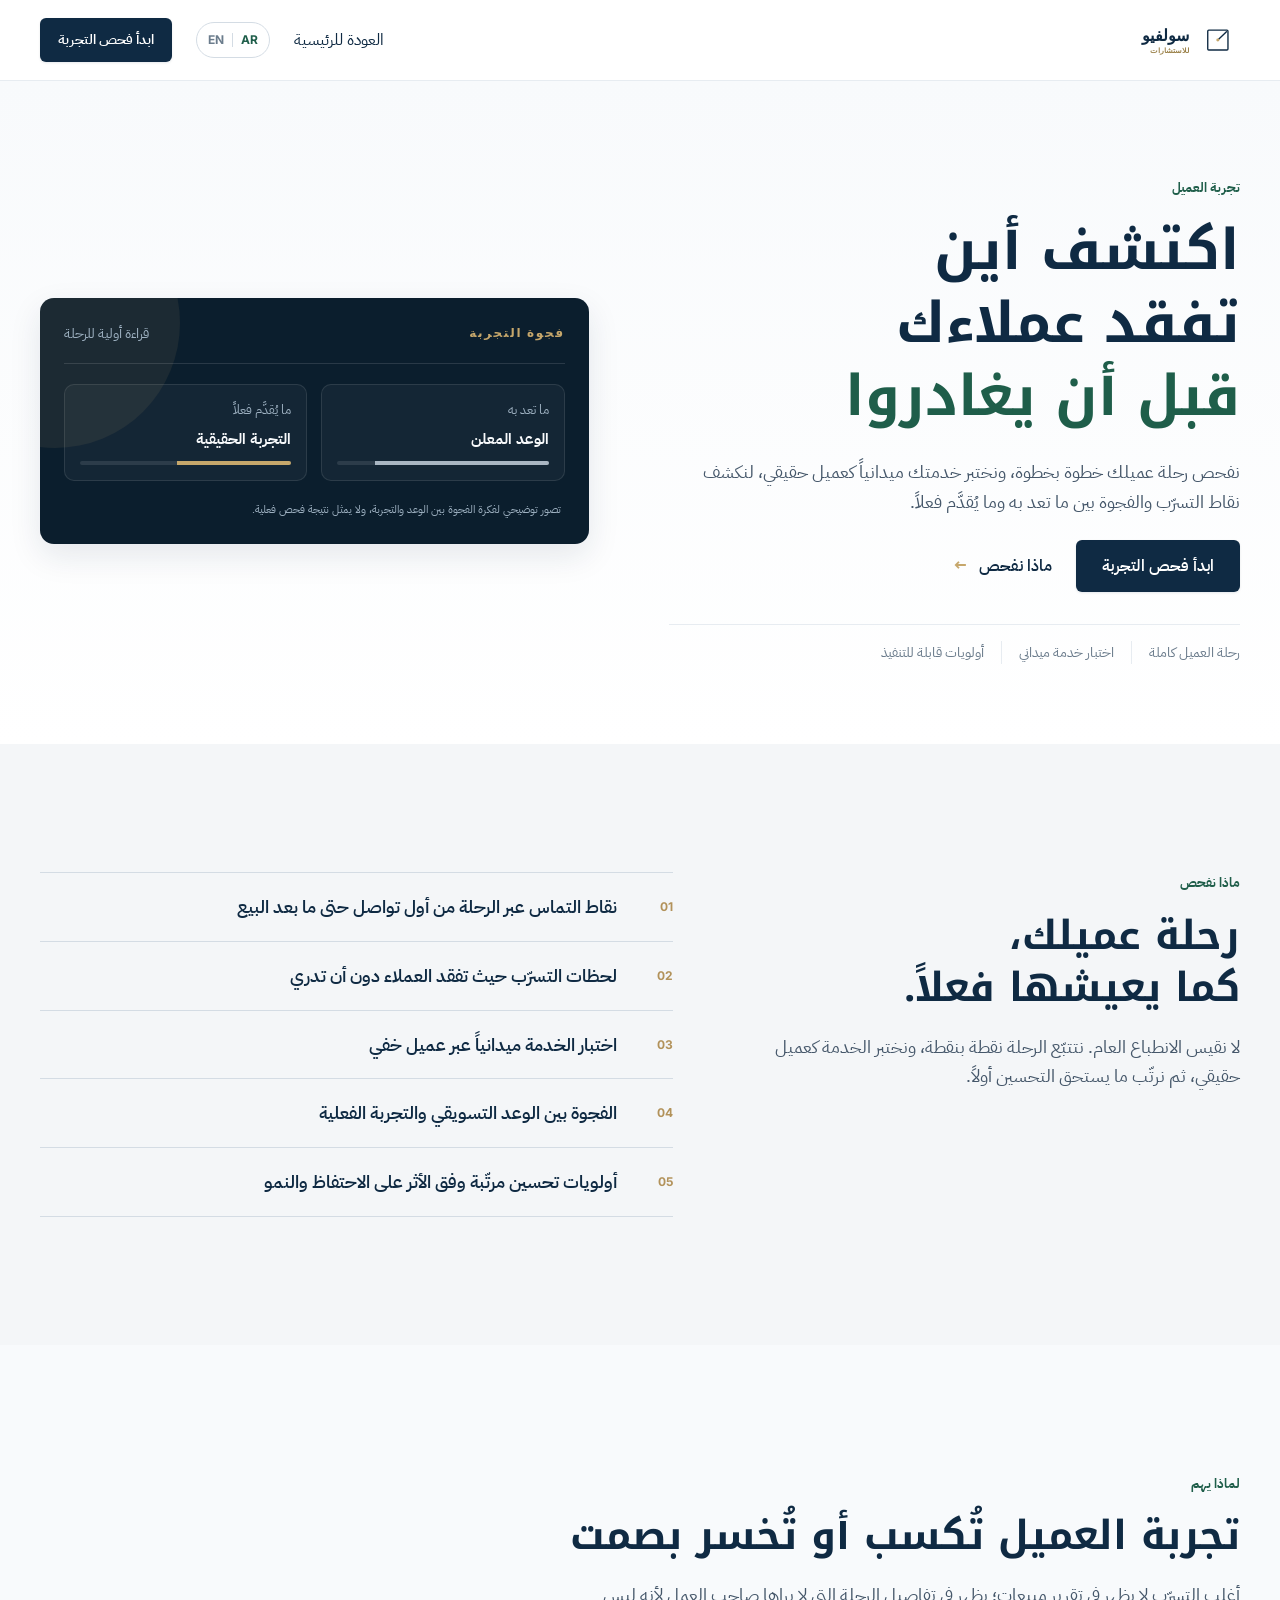
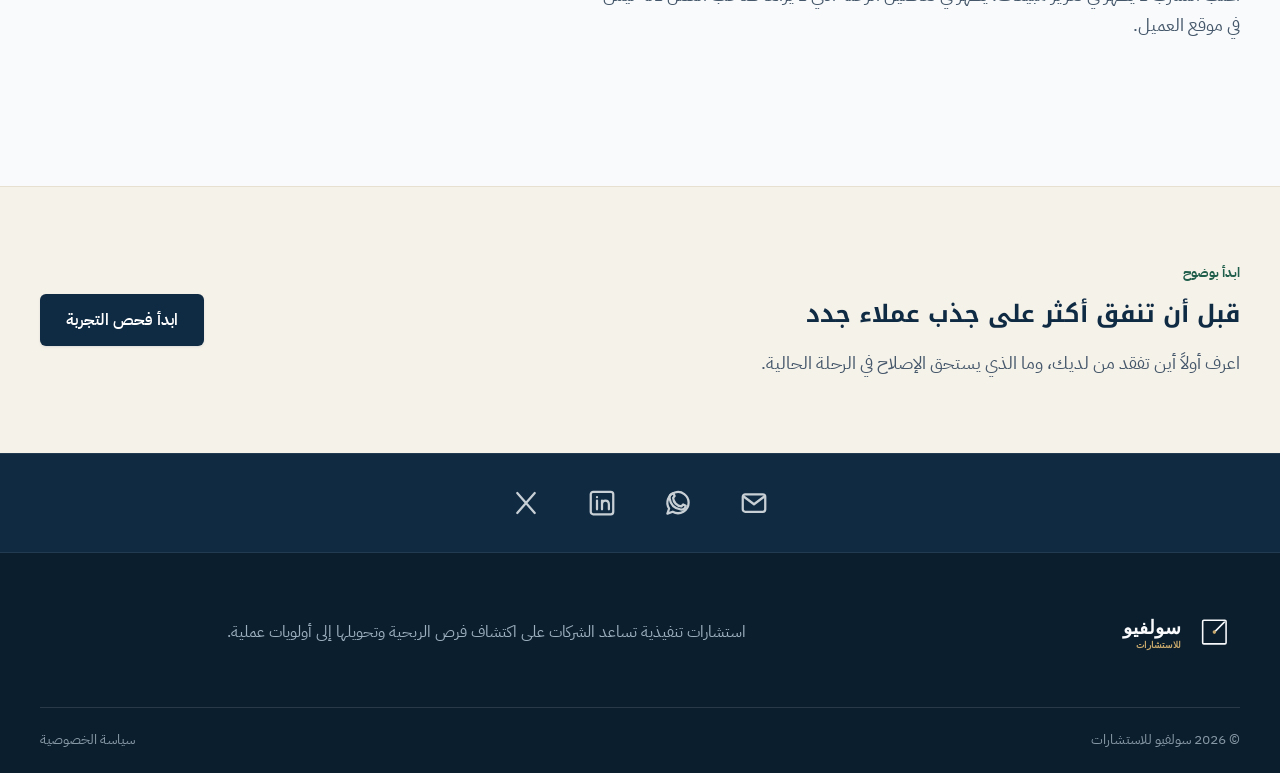
==== journey/index.html @ 3db14adb "feat: intent-routed diagnostic + customer-journey landing (services expansion) Absorb four new servi" ====
<!doctype html>
<html lang="ar" dir="rtl">
<head>
  <meta charset="utf-8" />
  <meta name="viewport" content="width=device-width, initial-scale=1" />
  <meta name="description" content="فحص رحلة العميل واختبار الخدمة مع سولفيو: اكتشف أين تفقد عملاءك، والفجوة بين ما تعد به وما يُقدَّم فعلاً." />
  <title>فحص رحلة العميل واختبار الخدمة | سولفيو للاستشارات</title>
  <link rel="icon" type="image/svg+xml" href="../assets/favicon.svg">
  <link rel="icon" type="image/png" sizes="32x32" href="../assets/favicon-32.png">
  <link rel="apple-touch-icon" sizes="180x180" href="../assets/favicon-180.png">
  <meta name="theme-color" content="#0F2A43">
  <link rel="stylesheet" href="../styles.css" />
</head>
<body>
  <a class="skip" href="#main" data-i18n="skip">انتقل إلى المحتوى</a>

  <header class="site-header">
    <div class="container nav-wrap">
      <a class="brand" href="https://solvyoo.com/" aria-label="Solvyoo Advisory">
        <img class="logo logo-ar" src="../assets/logos/solvyoo-horizontal-ar.svg" alt="سولفيو للاستشارات">
        <img class="logo logo-en" src="../assets/logos/solvyoo-horizontal.svg" alt="Solvyoo Advisory">
      </a>
      <a class="start-back" href="https://solvyoo.com/" data-i18n="backHome">العودة للرئيسية</a>
      <button class="lang-toggle" type="button" aria-label="Switch language"><span class="active">AR</span><i></i><span>EN</span></button>
      <a class="btn btn-small" href="https://solvyoo.com/start/?intent=service_experience" data-i18n="ctaNav">ابدأ فحص التجربة</a>
    </div>
  </header>

  <main id="main">
    <section id="top" class="hero">
      <div class="container hero-grid">
        <div class="hero-copy">
          <p class="eyebrow" data-i18n="heroEyebrow">تجربة العميل</p>
          <h1 data-i18n-html="heroTitle">اكتشف أين تفقد عملاءك <span>قبل أن يغادروا</span></h1>
          <p class="lead" data-i18n="heroLead">نفحص رحلة عميلك خطوة بخطوة، ونختبر خدمتك ميدانياً كعميل حقيقي، لنكشف نقاط التسرّب والفجوة بين ما تعد به وما يُقدَّم فعلاً.</p>
          <div class="hero-actions">
            <a class="btn" href="https://solvyoo.com/start/?intent=service_experience" data-i18n="heroCta">ابدأ فحص التجربة</a>
            <a class="text-link" href="#checks"><span data-i18n="learnChecks">ماذا نفحص</span> <b>←</b></a>
          </div>
          <div class="trust-strip">
            <span data-i18n="trust1">رحلة العميل كاملة</span>
            <span data-i18n="trust2">اختبار خدمة ميداني</span>
            <span data-i18n="trust3">أولويات قابلة للتنفيذ</span>
          </div>
        </div>

        <div class="hero-visual">
          <div class="visual-head"><span data-i18n="visualHead">فجوة التجربة</span><em data-i18n="visualReading">قراءة أولية للرحلة</em></div>
          <div class="metric-grid">
            <div class="metric muted"><small data-i18n="promise">ما تعد به</small><strong data-i18n="promiseView">الوعد المعلن</strong><div class="bar"><i style="width:82%"></i></div></div>
            <div class="metric accent"><small data-i18n="delivered">ما يُقدَّم فعلاً</small><strong data-i18n="deliveredView">التجربة الحقيقية</strong><div class="bar"><i style="width:54%"></i></div></div>
          </div>
          <p class="visual-note" data-i18n="visualNote">تصور توضيحي لفكرة الفجوة بين الوعد والتجربة، ولا يمثل نتيجة فحص فعلية.</p>
        </div>
      </div>
    </section>

    <section id="checks" class="section outcomes">
      <div class="container outcomes-grid">
        <div class="outcomes-copy">
          <p class="eyebrow" data-i18n="checksEyebrow">ماذا نفحص</p>
          <h2 data-i18n-html="checksTitle">رحلة عميلك،<br>كما يعيشها فعلاً.</h2>
          <p data-i18n="checksLead">لا نقيس الانطباع العام. نتتبّع الرحلة نقطة بنقطة، ونختبر الخدمة كعميل حقيقي، ثم نرتّب ما يستحق التحسين أولاً.</p>
        </div>
        <div class="outcome-list">
          <div><span>01</span><p data-i18n="k1">نقاط التماس عبر الرحلة من أول تواصل حتى ما بعد البيع</p></div>
          <div><span>02</span><p data-i18n="k2">لحظات التسرّب حيث تفقد العملاء دون أن تدري</p></div>
          <div><span>03</span><p data-i18n="k3">اختبار الخدمة ميدانياً عبر عميل خفي</p></div>
          <div><span>04</span><p data-i18n="k4">الفجوة بين الوعد التسويقي والتجربة الفعلية</p></div>
          <div><span>05</span><p data-i18n="k5">أولويات تحسين مرتّبة وفق الأثر على الاحتفاظ والنمو</p></div>
        </div>
      </div>
    </section>

    <section class="section why">
      <div class="container">
        <div class="section-head"><p class="eyebrow" data-i18n="whyEyebrow">لماذا يهم</p><h2 data-i18n="whyTitle">تجربة العميل تُكسب أو تُخسر بصمت</h2><p data-i18n="whyLead">أغلب التسرّب لا يظهر في تقرير مبيعات؛ يظهر في تفاصيل الرحلة التي لا يراها صاحب العمل لأنه ليس في موقع العميل.</p></div>
      </div>
    </section>

    <section class="final-cta">
      <div class="container final-grid">
        <div><p class="eyebrow" data-i18n="finalEyebrow">ابدأ بوضوح</p><h2 data-i18n="finalTitle">قبل أن تنفق أكثر على جذب عملاء جدد</h2><p data-i18n="finalLead">اعرف أولاً أين تفقد من لديك، وما الذي يستحق الإصلاح في الرحلة الحالية.</p></div>
        <a class="btn" href="https://solvyoo.com/start/?intent=service_experience" data-i18n="finalCta">ابدأ فحص التجربة</a>
      </div>
    </section>
  </main>

  <section class="contact-rail" aria-label="روابط التواصل" data-i18n-aria="contactLinks">
    <div class="container contact-row">
      <a href="mailto:info@solvyoo.com" aria-label="البريد الإلكتروني" data-i18n-aria="emailLabel" title="Email">
        <svg viewBox="0 0 24 24" aria-hidden="true"><rect x="3" y="5" width="18" height="14" rx="2"/><path d="m4 7 8 6 8-6"/></svg>
      </a>
      <a href="https://wa.me/966507398836" aria-label="واتساب" data-i18n-aria="whatsappLabel" title="WhatsApp">
        <svg viewBox="0 0 24 24" aria-hidden="true"><path d="M20.5 11.6a8.5 8.5 0 0 1-12.7 7.4L3.5 20.5l1.4-4.1A8.5 8.5 0 1 1 20.5 11.6Z"/><path d="M8.1 7.9c.2 3.6 3 6.4 6.6 6.8l1.4-1.5 2.1 1c-.4 2.3-1.9 3.3-4.1 3-4.9-.8-8.1-4-8.8-8.9-.3-2.1.8-3.7 3-4.1l1 2.2Z"/></svg>
      </a>
      <a href="https://www.linkedin.com/in/solvyoo/" aria-label="لينكدإن" data-i18n-aria="linkedinLabel" title="LinkedIn">
        <svg viewBox="0 0 24 24" aria-hidden="true"><rect x="3" y="3" width="18" height="18" rx="2"/><path d="M8 10v7M8 7.2v.1M12 17v-4c0-1.8 1-3 2.7-3 1.8 0 2.8 1.2 2.8 3.2V17M12 10v7"/></svg>
      </a>
      <a href="https://x.com/solvyoo" aria-label="إكس" data-i18n-aria="xLabel" title="X">
        <svg viewBox="0 0 24 24" aria-hidden="true"><path d="M5 4 19 20M19 4 5 20"/></svg>
      </a>
    </div>
  </section>

  <footer>
    <div class="container footer-grid">
      <a class="brand footer-brand" href="https://solvyoo.com/" aria-label="Solvyoo Advisory">
        <img class="logo logo-ar" src="../assets/logos/solvyoo-horizontal-ar-reversed.svg" alt="سولفيو للاستشارات">
        <img class="logo logo-en" src="../assets/logos/solvyoo-horizontal-reversed.svg" alt="Solvyoo Advisory">
      </a>
      <p data-i18n="footerText">استشارات تنفيذية تساعد الشركات على اكتشاف فرص الربحية وتحويلها إلى أولويات عملية.</p>
    </div>
    <div class="container footer-bottom"><span data-i18n="copyright">© 2026 سولفيو للاستشارات</span><a href="https://solvyoo.com/privacy.html" data-i18n="privacy">سياسة الخصوصية</a></div>
  </footer>

  <!-- Single language toggle drives chrome + page content (mirrors /start pattern) -->
  <script>
(function(){
  var langToggle = document.querySelector('.lang-toggle');
  var copy = {
    ar: {
      dir:'rtl',
      skip:'انتقل إلى المحتوى', backHome:'العودة للرئيسية', ctaNav:'ابدأ فحص التجربة',
      heroEyebrow:'تجربة العميل', heroTitle:'اكتشف أين تفقد عملاءك <span>قبل أن يغادروا</span>',
      heroLead:'نفحص رحلة عميلك خطوة بخطوة، ونختبر خدمتك ميدانياً كعميل حقيقي، لنكشف نقاط التسرّب والفجوة بين ما تعد به وما يُقدَّم فعلاً.',
      heroCta:'ابدأ فحص التجربة', learnChecks:'ماذا نفحص',
      trust1:'رحلة العميل كاملة', trust2:'اختبار خدمة ميداني', trust3:'أولويات قابلة للتنفيذ',
      visualHead:'فجوة التجربة', visualReading:'قراءة أولية للرحلة', promise:'ما تعد به', promiseView:'الوعد المعلن', delivered:'ما يُقدَّم فعلاً', deliveredView:'التجربة الحقيقية',
      visualNote:'تصور توضيحي لفكرة الفجوة بين الوعد والتجربة، ولا يمثل نتيجة فحص فعلية.',
      checksEyebrow:'ماذا نفحص', checksTitle:'رحلة عميلك،<br>كما يعيشها فعلاً.',
      checksLead:'لا نقيس الانطباع العام. نتتبّع الرحلة نقطة بنقطة، ونختبر الخدمة كعميل حقيقي، ثم نرتّب ما يستحق التحسين أولاً.',
      k1:'نقاط التماس عبر الرحلة من أول تواصل حتى ما بعد البيع', k2:'لحظات التسرّب حيث تفقد العملاء دون أن تدري', k3:'اختبار الخدمة ميدانياً عبر عميل خفي', k4:'الفجوة بين الوعد التسويقي والتجربة الفعلية', k5:'أولويات تحسين مرتّبة وفق الأثر على الاحتفاظ والنمو',
      whyEyebrow:'لماذا يهم', whyTitle:'تجربة العميل تُكسب أو تُخسر بصمت', whyLead:'أغلب التسرّب لا يظهر في تقرير مبيعات؛ يظهر في تفاصيل الرحلة التي لا يراها صاحب العمل لأنه ليس في موقع العميل.',
      finalEyebrow:'ابدأ بوضوح', finalTitle:'قبل أن تنفق أكثر على جذب عملاء جدد', finalLead:'اعرف أولاً أين تفقد من لديك، وما الذي يستحق الإصلاح في الرحلة الحالية.', finalCta:'ابدأ فحص التجربة',
      contactLinks:'روابط التواصل', emailLabel:'البريد الإلكتروني', whatsappLabel:'واتساب', linkedinLabel:'لينكدإن', xLabel:'إكس',
      footerText:'استشارات تنفيذية تساعد الشركات على اكتشاف فرص الربحية وتحويلها إلى أولويات عملية.', copyright:'© 2026 سولفيو للاستشارات', privacy:'سياسة الخصوصية',
      title:'فحص رحلة العميل واختبار الخدمة | سولفيو للاستشارات'
    },
    en: {
      dir:'ltr',
      skip:'Skip to content', backHome:'Back to Home', ctaNav:'Start the experience check',
      heroEyebrow:'Customer Experience', heroTitle:'See where you lose customers <span>before they leave</span>',
      heroLead:'We map your customer journey step by step and test your service in the field as a real customer, to reveal leak points and the gap between what you promise and what is actually delivered.',
      heroCta:'Start the experience check', learnChecks:'What we check',
      trust1:'The full customer journey', trust2:'Field service testing', trust3:'Actionable priorities',
      visualHead:'The experience gap', visualReading:'Initial journey view', promise:'What you promise', promiseView:'The stated promise', delivered:'What is delivered', deliveredView:'The real experience',
      visualNote:'Illustrative view of the promise-versus-experience gap. It is not an actual audit result.',
      checksEyebrow:'What we check', checksTitle:'Your customer journey,<br>as they actually live it.',
      checksLead:'We do not measure general impressions. We trace the journey point by point, test the service as a real customer, then rank what deserves fixing first.',
      k1:'Touchpoints across the journey, from first contact to after-sales', k2:'Leak points where you lose customers without knowing', k3:'Field service testing through a mystery shopper', k4:'The gap between the marketing promise and the real experience', k5:'Improvement priorities ranked by impact on retention and growth',
      whyEyebrow:'Why it matters', whyTitle:'Customer experience is won or lost quietly', whyLead:'Most leakage never shows in a sales report; it shows in journey details the owner cannot see, because they are not in the customer’s seat.',
      finalEyebrow:'Start with clarity', finalTitle:'Before you spend more on acquiring new customers', finalLead:'First learn where you lose the ones you have, and what in the current journey is worth fixing.', finalCta:'Start the experience check',
      contactLinks:'Contact links', emailLabel:'Email', whatsappLabel:'WhatsApp', linkedinLabel:'LinkedIn', xLabel:'X',
      footerText:'Executive advisory that helps businesses uncover profit opportunities and turn them into practical priorities.', copyright:'© 2026 Solvyoo Advisory', privacy:'Privacy Policy',
      title:'Customer Journey Audit & Service Test | Solvyoo Advisory'
    }
  };
  function setLang(lang){
    var c = copy[lang];
    document.documentElement.lang = lang;
    document.documentElement.dir = c.dir;
    document.body.classList.toggle('lang-en', lang === 'en');
    document.querySelectorAll('[data-i18n]').forEach(function(el){ var k = el.dataset.i18n; if (c[k]) el.textContent = c[k]; });
    document.querySelectorAll('[data-i18n-html]').forEach(function(el){ var k = el.dataset.i18nHtml; if (c[k]) el.innerHTML = c[k]; });
    document.querySelectorAll('[data-i18n-aria]').forEach(function(el){ var k = el.dataset.i18nAria; if (c[k]) el.setAttribute('aria-label', c[k]); });
    var spans = langToggle.querySelectorAll('span');
    spans[0].classList.toggle('active', lang === 'ar');
    spans[1].classList.toggle('active', lang === 'en');
    localStorage.setItem('solvyoo-language', lang);
    document.title = c.title;
  }
  langToggle.addEventListener('click', function(){
    setLang(document.documentElement.lang === 'ar' ? 'en' : 'ar');
  });
  setLang(localStorage.getItem('solvyoo-language') || 'ar');
})();
  </script>
</body>
</html>
---- styles.css ----
@import url('tokens/fonts.css');
@import url('tokens/colors.css');
@import url('tokens/typography.css');
@import url('tokens/spacing.css');
@import url('tokens/effects.css');

*{box-sizing:border-box}html{scroll-behavior:smooth}body{margin:0;background:var(--bg-page);color:var(--text-strong);font-family:var(--font-ar);font-size:var(--text-base);line-height:var(--lh-body);text-rendering:optimizeLegibility}a{color:inherit;text-decoration:none}button{font:inherit}.container{width:min(calc(100% - 48px),var(--container-max));margin-inline:auto}.skip{position:fixed;inset-inline-start:20px;top:-60px;z-index:100;background:var(--surface-card);padding:10px 16px;border-radius:var(--radius-md);box-shadow:var(--shadow-sm)}.skip:focus{top:10px}
.site-header{position:sticky;top:0;z-index:40;background:rgba(255,255,255,.94);backdrop-filter:blur(14px);border-bottom:1px solid var(--border-hairline)}.nav-wrap{height:80px;display:flex;align-items:center;gap:var(--space-4)}.brand{display:flex;align-items:center;margin-inline-end:auto;flex:0 0 auto}.brand img{display:block;width:190px;height:auto}.nav{display:flex;gap:var(--space-4);font-weight:var(--fw-medium);color:var(--text-body)}.nav a{position:relative}.nav a:after{content:"";position:absolute;inset-inline-start:0;inset-inline-end:100%;bottom:-8px;height:2px;background:var(--growth);transition:.25s}.nav a:hover:after{inset-inline-end:0}.menu-btn{display:none;border:0;background:none;color:var(--text-strong)}
.btn{display:inline-flex;justify-content:center;align-items:center;min-height:52px;padding:0 26px;border-radius:var(--radius-md);background:var(--btn-primary-bg);color:var(--btn-primary-fg);font-weight:var(--fw-semibold);box-shadow:var(--shadow-sm);transition:transform .2s,background .2s,box-shadow .2s}.btn:hover{background:var(--btn-primary-bg-hover);box-shadow:var(--shadow-md)}.btn:focus-visible,.nav a:focus-visible,.text-link:focus-visible{outline:3px solid var(--focus-ring);outline-offset:4px}.btn-small{min-height:44px;padding:0 18px;font-size:var(--text-sm)}
.hero{padding:96px 0 80px;background:linear-gradient(180deg,var(--bg-page) 0,var(--surface-card) 100%);overflow:hidden}.hero-grid{display:grid;grid-template-columns:1.02fr .98fr;gap:80px;align-items:center}.eyebrow{font-family:var(--font-en);font-size:var(--text-eyebrow);font-weight:var(--fw-bold);letter-spacing:var(--ls-eyebrow);color:var(--growth);margin:0 0 var(--space-3);direction:ltr;text-align:inherit}.hero h1,.section h2,.final-cta h2{font-family:var(--font-ar-display);margin:0;color:var(--text-strong);line-height:var(--lh-heading);letter-spacing:0}.hero h1{font-size:clamp(42px,5vw,var(--text-display));font-weight:var(--fw-bold)}.hero h1 span{color:var(--growth)}.lead{font-size:var(--text-lg);color:var(--text-body);max-width:650px;margin:var(--space-4) 0}.hero-actions{display:flex;align-items:center;gap:var(--space-4)}.text-link{font-weight:var(--fw-semibold);color:var(--text-strong)}.text-link b,.diagnostic-callout b{color:var(--accent);margin-inline-start:8px}.trust-strip{display:flex;margin-top:var(--space-5);padding-top:var(--space-3);border-top:1px solid var(--border-hairline);font-size:var(--text-sm);color:var(--text-muted)}.trust-strip span{padding-inline:17px;border-inline-end:1px solid var(--border-hairline)}.trust-strip span:first-child{padding-inline-start:0}.trust-strip span:last-child{border:0}
.hero-visual{position:relative;background:var(--bg-dark);color:var(--text-on-dark);padding:var(--space-4);border-radius:var(--radius-xl);box-shadow:var(--shadow-lg);overflow:hidden}.hero-visual:before{content:"";position:absolute;width:250px;height:250px;border-radius:50%;background:rgba(198,167,107,.09);inset-inline-end:-110px;top:-100px}.visual-head{position:relative;display:flex;justify-content:space-between;align-items:center;padding-bottom:18px;border-bottom:1px solid rgba(255,255,255,.12)}.visual-head span{font-family:var(--font-en);font-weight:var(--fw-bold);font-size:var(--text-xs);letter-spacing:.14em;color:var(--accent)}.visual-head em{font-style:normal;font-size:var(--text-sm);color:var(--text-on-dark-muted)}.metric-grid{display:grid;grid-template-columns:1fr 1fr;gap:14px;margin:20px 0}.metric{padding:15px;border:1px solid rgba(255,255,255,.1);border-radius:var(--radius-lg);background:rgba(255,255,255,.04)}.metric small{display:block;color:var(--text-on-dark-muted)}.metric strong{display:block;font-size:15px;margin:5px 0 10px}.bar{height:4px;background:rgba(255,255,255,.1);border-radius:99px;overflow:hidden}.bar i{display:block;height:100%;background:var(--grey-400)}.metric.accent .bar i{background:var(--accent)}.chart{position:relative;border-radius:var(--radius-lg);background:var(--surface-card);padding:26px 18px 13px;color:var(--text-strong)}.chart-label{position:absolute;top:17px;inset-inline-start:22px;font-size:var(--text-xs);color:var(--growth);font-weight:var(--fw-bold)}.chart svg{display:block;width:100%;margin-top:12px}.gridline{stroke:var(--border-hairline);stroke-width:1}.base{fill:none;stroke:var(--grey-400);stroke-width:3;stroke-dasharray:7 8}.growth-area{fill:url(#area)}.growth{fill:none;stroke:var(--growth);stroke-width:4}.chart circle{fill:var(--accent);stroke:var(--white);stroke-width:4}.chart-foot{display:flex;justify-content:space-between;font-size:11px;color:var(--text-muted)}.visual-note{font-size:11px;color:var(--text-on-dark-muted);margin:12px 4px 0}
.section{padding:var(--space-9) 0}.section-head h2,.outcomes h2,.why h2,.framework h2{font-size:clamp(32px,4vw,var(--text-h1))}.split{display:grid;grid-template-columns:1fr .72fr;gap:90px;align-items:end}.split>p{color:var(--text-body);font-size:var(--text-lg);margin:0}.challenge-grid{display:grid;grid-template-columns:1.08fr .92fr;gap:var(--space-3);margin-top:var(--space-6)}.challenge-grid article{padding:28px 24px;border:1px solid var(--border-hairline);border-radius:var(--radius-lg);background:var(--surface-card);box-shadow:var(--shadow-xs);transition:.25s}.challenge-grid article:hover{transform:translateY(-4px);border-color:var(--border-default);box-shadow:var(--shadow-sm)}.challenge-grid span{font-family:var(--font-en);font-weight:var(--fw-bold);font-size:var(--text-xs);color:var(--accent-text)}.challenge-grid h3{color:var(--text-strong);font-size:var(--text-h4);line-height:1.5;margin:var(--space-4) 0 var(--space-2)}.challenge-grid p{color:var(--text-body);margin:0}.diagnostic-callout{margin-top:var(--space-3);padding:21px 25px;border-radius:var(--radius-lg);background:var(--bg-subtle);display:flex;align-items:center;justify-content:space-between;border:1px solid var(--border-hairline)}.diagnostic-callout p{margin:0;font-weight:var(--fw-semibold);color:var(--text-strong)}.diagnostic-callout a{font-weight:var(--fw-semibold);color:var(--growth)}
.method{background:var(--bg-dark);color:var(--text-on-dark)}.method-grid{display:grid;grid-template-columns:.8fr 1.2fr;gap:100px}.eyebrow.light{color:var(--accent)}.method h2,.framework h2{color:var(--text-on-dark)}.method-intro>p:not(.eyebrow){color:var(--text-on-dark-muted);font-size:var(--text-lg);max-width:470px}.btn-light{background:var(--surface-card);color:var(--text-strong);box-shadow:none;margin-top:18px}.btn-light:hover{background:var(--bg-subtle);color:var(--text-strong)}.steps article{display:grid;grid-template-columns:70px 1fr;gap:28px;padding:30px 0;border-top:1px solid rgba(255,255,255,.14)}.steps article:last-child{border-bottom:1px solid rgba(255,255,255,.14)}.steps span{font-family:var(--font-en);font-weight:var(--fw-semibold);font-size:var(--text-sm);color:var(--accent)}.steps h3{font-family:var(--font-ar-display);font-size:var(--text-h3);margin:0 0 9px}.steps p{color:var(--text-on-dark-muted);margin:0;max-width:630px}
.outcomes{background:var(--bg-subtle)}.outcomes-grid{display:grid;grid-template-columns:.85fr 1.15fr;gap:100px;align-items:start}.outcomes-copy>p:last-child{font-size:var(--text-lg);color:var(--text-body)}.outcome-list{border-top:1px solid var(--border-default)}.outcome-list div{display:grid;grid-template-columns:56px 1fr;align-items:center;border-bottom:1px solid var(--border-default);padding:19px 0}.outcome-list span{font-family:var(--font-en);font-weight:var(--fw-bold);font-size:var(--text-xs);color:var(--accent-text)}.outcome-list p{font-size:var(--text-lg);color:var(--text-strong);font-weight:var(--fw-semibold);margin:0}.section-head>p:not(.eyebrow){color:var(--text-body);font-size:var(--text-lg);max-width:640px}.why-grid{display:grid;grid-template-columns:.95fr 1.05fr;gap:80px;margin-top:var(--space-6);align-items:center}.why-grid h3{font-family:var(--font-ar-display);font-size:var(--text-h4);color:var(--text-strong);margin:0 0 10px}.why-grid p{color:var(--text-body);margin:0}.framework{padding-top:0}.framework-card{display:grid;grid-template-columns:1fr 1fr;gap:80px;padding:55px 60px;border-radius:var(--radius-xl);color:var(--white);box-shadow:var(--shadow-md)}.framework-card p{font-size:var(--text-lg);color:#e2ebe7;margin-top:0}.framework-card .fine{font-size:var(--text-sm);color:#c5d8d0;margin-top:24px}.final-cta{padding:75px 0;background:var(--gold-100)}.final-grid{display:flex;align-items:center;justify-content:space-between;gap:60px}.final-cta p:not(.eyebrow){font-size:var(--text-lg);color:var(--text-body);margin-bottom:0}.final-cta .btn{flex:0 0 auto}
footer{padding:70px 0 22px;background:var(--bg-dark);color:var(--text-on-dark)}.footer-grid{display:grid;grid-template-columns:.7fr 1.15fr .8fr;gap:70px;align-items:start}.footer-brand{margin:0}.footer-brand img{width:210px}.footer-grid>p{margin:0;color:var(--text-on-dark-muted)}.footer-links{display:grid;gap:8px;color:#d5dde3}.footer-links a:hover{color:var(--accent)}.footer-bottom{display:flex;justify-content:space-between;border-top:1px solid rgba(255,255,255,.12);margin-top:50px;padding-top:20px;color:#8798a5;font-size:var(--text-sm)}
@media(max-width:980px){.nav,.nav-wrap>.btn-small{display:none}.menu-btn{display:block}.nav.open{display:flex;position:absolute;top:79px;inset-inline:0;background:var(--surface-card);padding:22px 30px;flex-direction:column;border-bottom:1px solid var(--border-hairline)}.hero-grid,.split,.method-grid,.outcomes-grid,.framework-card{grid-template-columns:1fr;gap:50px}.hero-copy{text-align:center}.lead{margin-inline:auto}.hero-actions,.trust-strip{justify-content:center}.challenge-grid{grid-template-columns:1fr 1fr}.method-intro{text-align:center}.method-intro>p:not(.eyebrow){margin-inline:auto}.footer-grid{grid-template-columns:1fr 1fr}.footer-grid>p{grid-column:1/-1;grid-row:2}.framework-card{padding:45px}.final-grid{align-items:flex-start}.hero{padding-top:60px}}
@media(max-width:620px){.container{width:min(100% - 28px,var(--container-max))}.nav-wrap{height:70px}.brand img{width:158px}.hero{padding:52px 0 58px}.hero h1{font-size:38px}.lead{font-size:17px}.hero-actions{flex-direction:column;gap:17px}.trust-strip{display:grid;gap:8px}.trust-strip span{border:0;padding:0}.hero-visual{padding:18px;border-radius:var(--radius-lg)}.metric-grid{grid-template-columns:1fr}.section{padding:72px 0}.section-head h2,.outcomes h2,.why h2,.framework h2{font-size:32px}.challenge-grid,.why-grid{grid-template-columns:1fr}.diagnostic-callout,.final-grid{flex-direction:column;align-items:flex-start}.method-grid{gap:35px}.steps article{grid-template-columns:42px 1fr}.outcomes-grid{gap:35px}.outcome-list div{grid-template-columns:44px 1fr}.outcome-list p{font-size:17px}.framework-card{padding:32px 25px}.footer-grid{grid-template-columns:1fr;gap:30px}.footer-grid>p{grid-column:auto;grid-row:auto}.footer-bottom{flex-direction:column;gap:8px}.final-cta .btn{width:100%}}

/* Bilingual navigation and logo handling */
.logo-en{display:none}.lang-en .logo-ar{display:none}.lang-en .logo-en{display:block}.lang-en{font-family:var(--font-en)}.lang-en .hero h1,.lang-en .section h2,.lang-en .final-cta h2,.lang-en .challenge-grid h3,.lang-en .steps h3,.lang-en .why-grid h3{font-family:var(--font-en)}
.lang-en .hero h1{letter-spacing:var(--ls-tight)}
.lang-toggle{display:inline-flex;align-items:center;gap:8px;border:1px solid var(--border-default);background:var(--surface-card);color:var(--text-muted);border-radius:999px;padding:7px 11px;cursor:pointer;font-family:var(--font-en);font-size:12px;font-weight:700}.lang-toggle i{width:1px;height:14px;background:var(--border-default)}.lang-toggle span.active{color:var(--growth)}

/* Harmonised diagnostic and closing sections */
.framework{background:linear-gradient(180deg,var(--bg-page) 0,#f5f2ea 100%);padding-bottom:var(--space-8)}
.framework-card{background:linear-gradient(135deg,#0f2a43 0%,#173b55 100%);border:1px solid rgba(198,167,107,.26);box-shadow:0 18px 48px rgba(15,42,67,.16)}
.framework-card .eyebrow{color:var(--accent)}
.framework-card p{color:#dbe4ea}.framework-card .fine{color:#aebfca}
.final-cta{background:#f5f2ea;border-top:1px solid #e7dfcf}.final-cta .eyebrow{color:var(--growth)}

/* Icon-only contact rail */
.contact-rail{background:#102a42;border-top:1px solid rgba(255,255,255,.08);border-bottom:1px solid rgba(255,255,255,.08)}
.contact-row{display:flex;justify-content:center;align-items:center;gap:24px;min-height:98px}
.contact-row a{display:flex;align-items:center;justify-content:center;width:52px;height:52px;border-radius:50%;transition:background .2s ease,transform .2s ease}
.contact-row a:hover{background:rgba(255,255,255,.08);transform:translateY(-2px)}
.contact-row svg{width:30px;height:30px;fill:none;stroke:#c8d0d5;stroke-width:1.8;stroke-linecap:round;stroke-linejoin:round;flex:0 0 auto}
.contact-row a:hover svg{stroke:var(--accent)}
footer{padding-top:54px}.footer-grid{grid-template-columns:.75fr 1.25fr;align-items:center}.footer-grid>p{max-width:650px}.footer-brand img{width:220px}

@media(max-width:980px){.lang-toggle{margin-inline-start:auto}.nav-wrap>.btn-small{display:none}}
@media(max-width:620px){.lang-toggle{padding:6px 9px}.contact-row{gap:14px;min-height:82px}.contact-row a{width:46px;height:46px}.contact-row svg{width:27px;height:27px}.footer-grid{grid-template-columns:1fr}}


/* Final language and logo corrections */
.brand .logo-ar{display:block}
.brand .logo-en{display:none}
.lang-en .brand .logo-ar{display:none}
.lang-en .brand .logo-en{display:block}
html[lang="ar"] .brand .logo-en{display:none!important}
html[lang="ar"] .brand .logo-ar{display:block!important}
html[lang="en"] .brand .logo-ar{display:none!important}
html[lang="en"] .brand .logo-en{display:block!important}

/* Arabic interface keeps Arabic labels */
html[lang="ar"] .eyebrow{font-family:var(--font-ar);letter-spacing:0;direction:rtl}

/* Sample diagnostic memo section */
.sample{background:var(--surface-card);border-block:1px solid var(--border-hairline)}
.eyebrow.en,html[lang="ar"] .eyebrow.en{font-family:var(--font-en);letter-spacing:var(--ls-eyebrow);direction:ltr}
.sample-grid{position:relative;display:grid;grid-template-columns:1.05fr .95fr;gap:72px;align-items:center;margin-top:var(--space-6)}
/* Memo — paper document (not an app window): no chrome, dots, gradient, glow or glass */
.pdf-mock{margin:0;position:relative;width:100%;max-width:540px;justify-self:center;background:var(--surface-card);border:1px solid var(--border-hairline);border-radius:var(--radius-lg);box-shadow:var(--shadow-lg);padding:30px 34px}
.pdf-head{display:flex;align-items:flex-start;justify-content:space-between;gap:16px;padding-bottom:14px;border-bottom:1px solid var(--border-hairline)}
.pdf-brand{display:flex;flex-direction:column;gap:8px}
.pdf-head img{width:132px;height:auto}
.pdf-kicker{font-size:var(--text-xs);font-weight:var(--fw-semibold);color:var(--text-muted)}
.pdf-illus{flex:0 0 auto;font-family:var(--font-en);font-size:var(--text-xs);font-weight:var(--fw-semibold);letter-spacing:.04em;color:var(--accent-text);border:1px solid var(--gold-300);border-radius:var(--radius-sm);padding:3px 9px}
.pdf-meta-row{display:flex;gap:14px;margin-top:14px;font-family:var(--font-en);font-size:var(--text-xs);font-weight:var(--fw-semibold);letter-spacing:.06em;color:var(--text-muted);direction:ltr}
[dir="rtl"] .pdf-meta-row{justify-content:flex-end}
.pdf-case{color:var(--text-strong)}
.pdf-company{margin-top:12px;font-size:var(--text-xs);font-weight:var(--fw-semibold);color:var(--accent-text)}
.pdf-block{margin-top:16px}
.pdf-mock h4{margin:0 0 6px;font-size:var(--text-sm);font-weight:var(--fw-bold);color:var(--growth)}
.pdf-mock p{margin:0;font-size:var(--text-sm);color:var(--text-body);line-height:var(--lh-relaxed)}
.pdf-mock ul{list-style:none;margin:0;padding:0}
.pdf-mock li{position:relative;padding-inline-start:16px;margin-top:5px;font-size:var(--text-sm);color:var(--text-body);line-height:var(--lh-relaxed)}
.pdf-mock li:before{content:"";position:absolute;inset-inline-start:0;top:.62em;width:6px;height:6px;border-radius:50%;background:var(--accent)}
/* clear the cut: blur affects decorative lower bars only; all real text above stays fully readable */
.pdf-blur{margin-top:20px;padding-bottom:34px;display:grid;gap:9px;filter:blur(3px);-webkit-mask-image:linear-gradient(180deg,var(--ink) 18%,transparent 100%);mask-image:linear-gradient(180deg,var(--ink) 18%,transparent 100%)}
.pdf-blur i{display:block;height:9px;border-radius:99px;background:var(--grey-300)}
.pdf-badge{position:absolute;bottom:22px;inset-inline:0;margin-inline:auto;width:max-content;max-width:calc(100% - 40px);padding:8px 20px;border-radius:var(--radius-md);background:var(--navy-800);color:var(--white);font-size:var(--text-sm);font-weight:var(--fw-semibold);box-shadow:var(--shadow-sm);text-align:center}
/* Annotations — side column, a cohesive text-only block (no lines or arrows) */
.sample-side{display:flex;flex-direction:column;justify-content:center;gap:26px;align-self:center}
.sample-side .btn{align-self:flex-start}
.sample-notes{list-style:none;margin:0;padding:0;display:flex;flex-direction:column;gap:20px}
.sample-notes .note{font-size:var(--text-lg);font-weight:var(--fw-semibold);color:var(--text-strong);line-height:var(--lh-snug)}
@media(max-width:980px){.sample-grid{grid-template-columns:1fr;gap:40px}.sample-side{align-self:stretch}.sample-notes{gap:16px}}
@media(max-width:620px){.pdf-mock{padding:24px 20px}.pdf-head img{width:118px}.pdf-badge{bottom:18px}.sample-notes .note{font-size:17px}}

/* ============================================================
   Redesign pass — rhythm breakers (R1–R7)
   ============================================================ */

/* R1: section-opener variants — same copy, different treatment per section */
.method .eyebrow,.framework-card .eyebrow{display:inline-block;border:1px solid rgba(198,167,107,.45);border-radius:var(--radius-sm);padding:5px 12px}
[dir="rtl"] .eyebrow.en{text-align:right}

/* R6: featured challenge — dark card echoing the hero panel */
.challenge-grid article.challenge-featured{grid-row:span 3;position:relative;overflow:hidden;display:flex;flex-direction:column;justify-content:center;padding:38px 34px;background:var(--bg-dark);border-color:var(--navy-800);color:var(--text-on-dark)}
.challenge-grid article.challenge-featured:before{content:"";position:absolute;width:220px;height:220px;border-radius:50%;background:rgba(198,167,107,.09);inset-inline-end:-90px;top:-80px}
.challenge-grid article.challenge-featured:hover{border-color:var(--navy-700)}
.challenge-grid .challenge-featured span{color:var(--accent);font-size:var(--text-sm)}
.challenge-grid .challenge-featured h3{color:var(--text-on-dark);font-size:var(--text-h3);line-height:1.4;margin:var(--space-3) 0 var(--space-2)}
.challenge-grid .challenge-featured p{color:var(--text-on-dark-muted)}
.challenge-grid article:not(.challenge-featured){display:grid;grid-template-columns:40px 1fr;align-items:baseline;padding:24px}
.challenge-grid article:not(.challenge-featured) h3{margin:0}
.challenge-grid article:not(.challenge-featured) p{grid-column:2;margin:8px 0 0}

/* R4: why — dominant 25+ stat, list rows instead of equal cards */
.why-stat .stat-num{display:block;font-family:var(--font-en);font-weight:var(--fw-bold);font-size:clamp(80px,10vw,132px);line-height:1;letter-spacing:-0.02em;color:var(--navy-800);direction:ltr}
[dir="rtl"] .why-stat .stat-num{text-align:right}
.why-stat h3{font-size:var(--text-h3);margin:16px 0 10px}
.why-stat p{max-width:52ch}
.why-list article{border-top:1px solid var(--border-default);padding:24px 0}
.why-list article:last-child{border-bottom:1px solid var(--border-default)}

/* Method steps rely on numbers/spacing/type (no rail) */
.steps article{border-top:0}
.steps article:last-child{border-bottom:0}

/* R2: staggered scroll reveals (motion tokens finally used) */
@media (prefers-reduced-motion:no-preference){
  .js-reveal .reveal{opacity:0;transform:translateY(18px);transition:opacity var(--reveal) var(--ease-out),transform var(--reveal) var(--ease-out)}
  .js-reveal .reveal.in{opacity:1;transform:none}
}

/* R7: micro fixes */
.hero h1,.section h2,.final-cta h2{text-wrap:balance}
.btn:active{transform:translateY(0) scale(.985);box-shadow:var(--shadow-xs)}
.text-link{transition:color .2s ease}
.text-link:hover{color:var(--growth)}
.text-link b{display:inline-block;transition:transform .2s ease}
.text-link:hover b{transform:translateX(-4px)}

/* Responsive for redesigned pieces */
@media(max-width:980px){
  .challenge-grid article.challenge-featured{grid-row:auto;grid-column:1/-1}
  .why-grid{grid-template-columns:1fr;gap:44px}
}
@media(max-width:620px){
  .challenge-grid article.challenge-featured{grid-column:auto;padding:30px 24px}
  .why-stat .stat-num{font-size:72px}
  .sample-side{gap:22px}
}

/* Decision-moment band (services expansion) */
.decision-band{padding-top:0}
.decision-band .decision-sub{margin:16px 2px 0;font-size:var(--text-sm);color:var(--text-muted);text-align:center}
.decision-band .decision-sub a{color:var(--growth);font-weight:var(--fw-semibold);text-decoration:underline;text-underline-offset:3px}
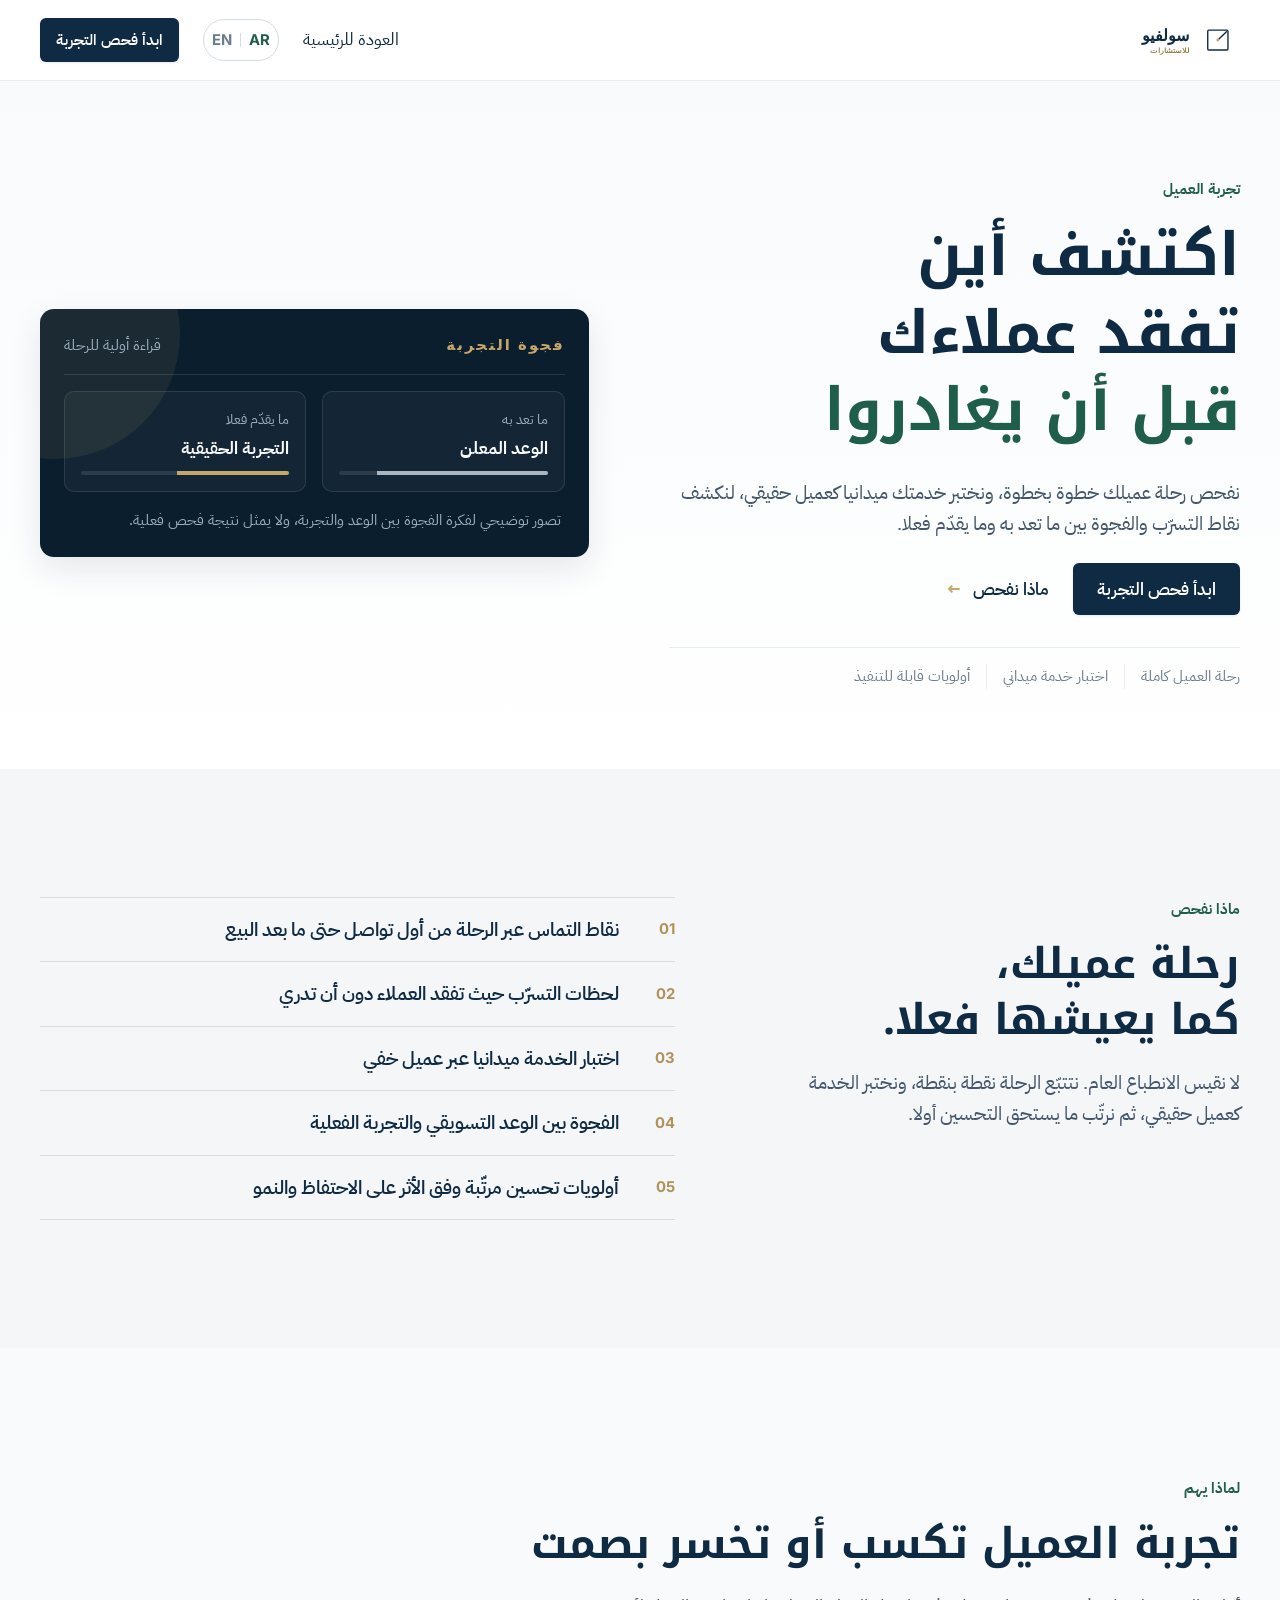
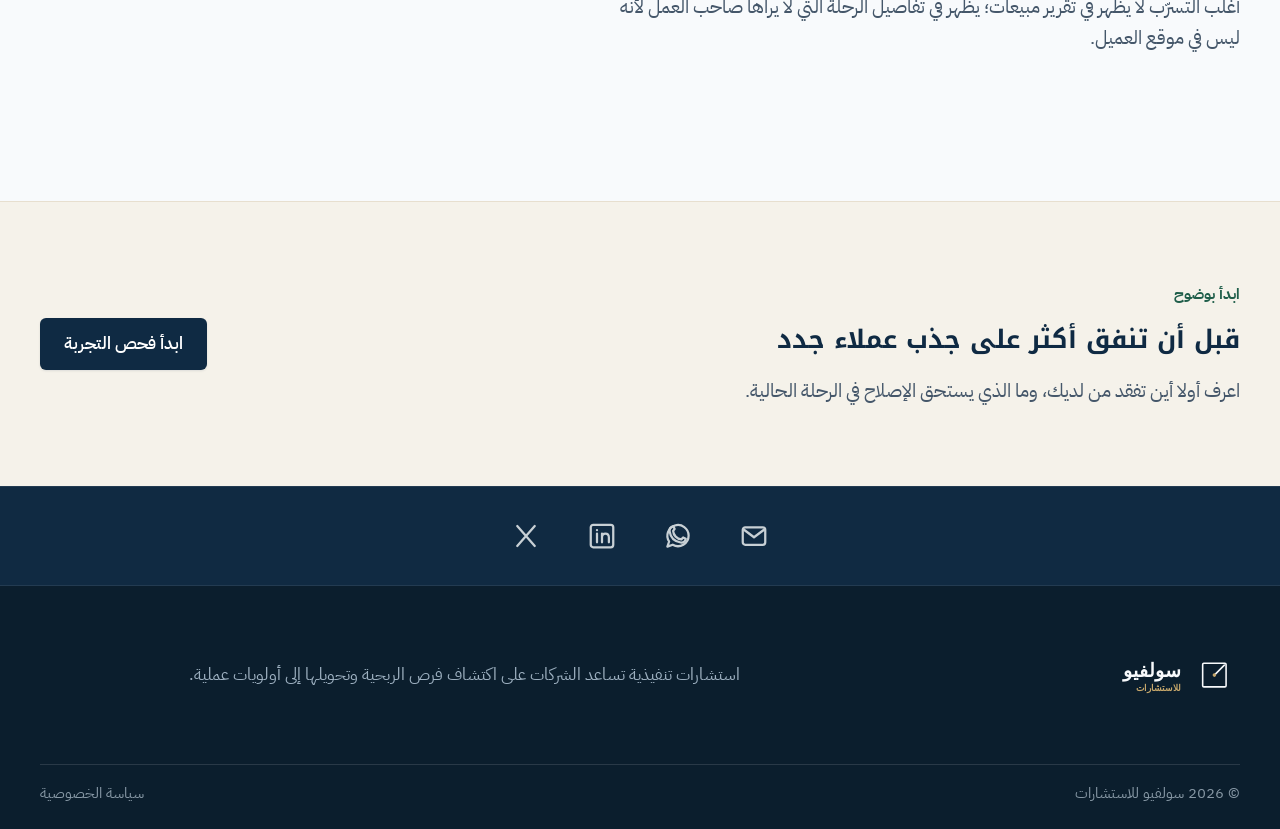
==== commit dfd887ba: "fix(content): remove decorative Arabic vowel marks from headings, keep structural shadda" ====
--- a/journey/index.html
+++ b/journey/index.html
@@ -3,7 +3,7 @@
 <head>
   <meta charset="utf-8" />
   <meta name="viewport" content="width=device-width, initial-scale=1" />
-  <meta name="description" content="فحص رحلة العميل واختبار الخدمة مع سولفيو: اكتشف أين تفقد عملاءك، والفجوة بين ما تعد به وما يُقدَّم فعلاً." />
+  <meta name="description" content="فحص رحلة العميل واختبار الخدمة مع سولفيو: اكتشف أين تفقد عملاءك، والفجوة بين ما تعد به وما يقدّم فعلا." />
   <title>فحص رحلة العميل واختبار الخدمة | سولفيو للاستشارات</title>
   <link rel="icon" type="image/svg+xml" href="../assets/favicon.svg">
   <link rel="icon" type="image/png" sizes="32x32" href="../assets/favicon-32.png">
@@ -32,7 +32,7 @@
         <div class="hero-copy">
           <p class="eyebrow" data-i18n="heroEyebrow">تجربة العميل</p>
           <h1 data-i18n-html="heroTitle">اكتشف أين تفقد عملاءك <span>قبل أن يغادروا</span></h1>
-          <p class="lead" data-i18n="heroLead">نفحص رحلة عميلك خطوة بخطوة، ونختبر خدمتك ميدانياً كعميل حقيقي، لنكشف نقاط التسرّب والفجوة بين ما تعد به وما يُقدَّم فعلاً.</p>
+          <p class="lead" data-i18n="heroLead">نفحص رحلة عميلك خطوة بخطوة، ونختبر خدمتك ميدانيا كعميل حقيقي، لنكشف نقاط التسرّب والفجوة بين ما تعد به وما يقدّم فعلا.</p>
           <div class="hero-actions">
             <a class="btn" href="https://solvyoo.com/start/?intent=service_experience" data-i18n="heroCta">ابدأ فحص التجربة</a>
             <a class="text-link" href="#checks"><span data-i18n="learnChecks">ماذا نفحص</span> <b>←</b></a>
@@ -48,7 +48,7 @@
           <div class="visual-head"><span data-i18n="visualHead">فجوة التجربة</span><em data-i18n="visualReading">قراءة أولية للرحلة</em></div>
           <div class="metric-grid">
             <div class="metric muted"><small data-i18n="promise">ما تعد به</small><strong data-i18n="promiseView">الوعد المعلن</strong><div class="bar"><i style="width:82%"></i></div></div>
-            <div class="metric accent"><small data-i18n="delivered">ما يُقدَّم فعلاً</small><strong data-i18n="deliveredView">التجربة الحقيقية</strong><div class="bar"><i style="width:54%"></i></div></div>
+            <div class="metric accent"><small data-i18n="delivered">ما يقدّم فعلا</small><strong data-i18n="deliveredView">التجربة الحقيقية</strong><div class="bar"><i style="width:54%"></i></div></div>
           </div>
           <p class="visual-note" data-i18n="visualNote">تصور توضيحي لفكرة الفجوة بين الوعد والتجربة، ولا يمثل نتيجة فحص فعلية.</p>
         </div>
@@ -59,13 +59,13 @@
       <div class="container outcomes-grid">
         <div class="outcomes-copy">
           <p class="eyebrow" data-i18n="checksEyebrow">ماذا نفحص</p>
-          <h2 data-i18n-html="checksTitle">رحلة عميلك،<br>كما يعيشها فعلاً.</h2>
-          <p data-i18n="checksLead">لا نقيس الانطباع العام. نتتبّع الرحلة نقطة بنقطة، ونختبر الخدمة كعميل حقيقي، ثم نرتّب ما يستحق التحسين أولاً.</p>
+          <h2 data-i18n-html="checksTitle">رحلة عميلك،<br>كما يعيشها فعلا.</h2>
+          <p data-i18n="checksLead">لا نقيس الانطباع العام. نتتبّع الرحلة نقطة بنقطة، ونختبر الخدمة كعميل حقيقي، ثم نرتّب ما يستحق التحسين أولا.</p>
         </div>
         <div class="outcome-list">
           <div><span>01</span><p data-i18n="k1">نقاط التماس عبر الرحلة من أول تواصل حتى ما بعد البيع</p></div>
           <div><span>02</span><p data-i18n="k2">لحظات التسرّب حيث تفقد العملاء دون أن تدري</p></div>
-          <div><span>03</span><p data-i18n="k3">اختبار الخدمة ميدانياً عبر عميل خفي</p></div>
+          <div><span>03</span><p data-i18n="k3">اختبار الخدمة ميدانيا عبر عميل خفي</p></div>
           <div><span>04</span><p data-i18n="k4">الفجوة بين الوعد التسويقي والتجربة الفعلية</p></div>
           <div><span>05</span><p data-i18n="k5">أولويات تحسين مرتّبة وفق الأثر على الاحتفاظ والنمو</p></div>
         </div>
@@ -74,13 +74,13 @@
 
     <section class="section why">
       <div class="container">
-        <div class="section-head"><p class="eyebrow" data-i18n="whyEyebrow">لماذا يهم</p><h2 data-i18n="whyTitle">تجربة العميل تُكسب أو تُخسر بصمت</h2><p data-i18n="whyLead">أغلب التسرّب لا يظهر في تقرير مبيعات؛ يظهر في تفاصيل الرحلة التي لا يراها صاحب العمل لأنه ليس في موقع العميل.</p></div>
+        <div class="section-head"><p class="eyebrow" data-i18n="whyEyebrow">لماذا يهم</p><h2 data-i18n="whyTitle">تجربة العميل تكسب أو تخسر بصمت</h2><p data-i18n="whyLead">أغلب التسرّب لا يظهر في تقرير مبيعات؛ يظهر في تفاصيل الرحلة التي لا يراها صاحب العمل لأنه ليس في موقع العميل.</p></div>
       </div>
     </section>
 
     <section class="final-cta">
       <div class="container final-grid">
-        <div><p class="eyebrow" data-i18n="finalEyebrow">ابدأ بوضوح</p><h2 data-i18n="finalTitle">قبل أن تنفق أكثر على جذب عملاء جدد</h2><p data-i18n="finalLead">اعرف أولاً أين تفقد من لديك، وما الذي يستحق الإصلاح في الرحلة الحالية.</p></div>
+        <div><p class="eyebrow" data-i18n="finalEyebrow">ابدأ بوضوح</p><h2 data-i18n="finalTitle">قبل أن تنفق أكثر على جذب عملاء جدد</h2><p data-i18n="finalLead">اعرف أولا أين تفقد من لديك، وما الذي يستحق الإصلاح في الرحلة الحالية.</p></div>
         <a class="btn" href="https://solvyoo.com/start/?intent=service_experience" data-i18n="finalCta">ابدأ فحص التجربة</a>
       </div>
     </section>
@@ -123,16 +123,16 @@
       dir:'rtl',
       skip:'انتقل إلى المحتوى', backHome:'العودة للرئيسية', ctaNav:'ابدأ فحص التجربة',
       heroEyebrow:'تجربة العميل', heroTitle:'اكتشف أين تفقد عملاءك <span>قبل أن يغادروا</span>',
-      heroLead:'نفحص رحلة عميلك خطوة بخطوة، ونختبر خدمتك ميدانياً كعميل حقيقي، لنكشف نقاط التسرّب والفجوة بين ما تعد به وما يُقدَّم فعلاً.',
+      heroLead:'نفحص رحلة عميلك خطوة بخطوة، ونختبر خدمتك ميدانيا كعميل حقيقي، لنكشف نقاط التسرّب والفجوة بين ما تعد به وما يقدّم فعلا.',
       heroCta:'ابدأ فحص التجربة', learnChecks:'ماذا نفحص',
       trust1:'رحلة العميل كاملة', trust2:'اختبار خدمة ميداني', trust3:'أولويات قابلة للتنفيذ',
-      visualHead:'فجوة التجربة', visualReading:'قراءة أولية للرحلة', promise:'ما تعد به', promiseView:'الوعد المعلن', delivered:'ما يُقدَّم فعلاً', deliveredView:'التجربة الحقيقية',
+      visualHead:'فجوة التجربة', visualReading:'قراءة أولية للرحلة', promise:'ما تعد به', promiseView:'الوعد المعلن', delivered:'ما يقدّم فعلا', deliveredView:'التجربة الحقيقية',
       visualNote:'تصور توضيحي لفكرة الفجوة بين الوعد والتجربة، ولا يمثل نتيجة فحص فعلية.',
-      checksEyebrow:'ماذا نفحص', checksTitle:'رحلة عميلك،<br>كما يعيشها فعلاً.',
-      checksLead:'لا نقيس الانطباع العام. نتتبّع الرحلة نقطة بنقطة، ونختبر الخدمة كعميل حقيقي، ثم نرتّب ما يستحق التحسين أولاً.',
-      k1:'نقاط التماس عبر الرحلة من أول تواصل حتى ما بعد البيع', k2:'لحظات التسرّب حيث تفقد العملاء دون أن تدري', k3:'اختبار الخدمة ميدانياً عبر عميل خفي', k4:'الفجوة بين الوعد التسويقي والتجربة الفعلية', k5:'أولويات تحسين مرتّبة وفق الأثر على الاحتفاظ والنمو',
-      whyEyebrow:'لماذا يهم', whyTitle:'تجربة العميل تُكسب أو تُخسر بصمت', whyLead:'أغلب التسرّب لا يظهر في تقرير مبيعات؛ يظهر في تفاصيل الرحلة التي لا يراها صاحب العمل لأنه ليس في موقع العميل.',
-      finalEyebrow:'ابدأ بوضوح', finalTitle:'قبل أن تنفق أكثر على جذب عملاء جدد', finalLead:'اعرف أولاً أين تفقد من لديك، وما الذي يستحق الإصلاح في الرحلة الحالية.', finalCta:'ابدأ فحص التجربة',
+      checksEyebrow:'ماذا نفحص', checksTitle:'رحلة عميلك،<br>كما يعيشها فعلا.',
+      checksLead:'لا نقيس الانطباع العام. نتتبّع الرحلة نقطة بنقطة، ونختبر الخدمة كعميل حقيقي، ثم نرتّب ما يستحق التحسين أولا.',
+      k1:'نقاط التماس عبر الرحلة من أول تواصل حتى ما بعد البيع', k2:'لحظات التسرّب حيث تفقد العملاء دون أن تدري', k3:'اختبار الخدمة ميدانيا عبر عميل خفي', k4:'الفجوة بين الوعد التسويقي والتجربة الفعلية', k5:'أولويات تحسين مرتّبة وفق الأثر على الاحتفاظ والنمو',
+      whyEyebrow:'لماذا يهم', whyTitle:'تجربة العميل تكسب أو تخسر بصمت', whyLead:'أغلب التسرّب لا يظهر في تقرير مبيعات؛ يظهر في تفاصيل الرحلة التي لا يراها صاحب العمل لأنه ليس في موقع العميل.',
+      finalEyebrow:'ابدأ بوضوح', finalTitle:'قبل أن تنفق أكثر على جذب عملاء جدد', finalLead:'اعرف أولا أين تفقد من لديك، وما الذي يستحق الإصلاح في الرحلة الحالية.', finalCta:'ابدأ فحص التجربة',
       contactLinks:'روابط التواصل', emailLabel:'البريد الإلكتروني', whatsappLabel:'واتساب', linkedinLabel:'لينكدإن', xLabel:'إكس',
       footerText:'استشارات تنفيذية تساعد الشركات على اكتشاف فرص الربحية وتحويلها إلى أولويات عملية.', copyright:'© 2026 سولفيو للاستشارات', privacy:'سياسة الخصوصية',
       title:'فحص رحلة العميل واختبار الخدمة | سولفيو للاستشارات'
--- a/styles.css
+++ b/styles.css
@@ -4,41 +4,41 @@
 @import url('tokens/spacing.css');
 @import url('tokens/effects.css');
 
-*{box-sizing:border-box}html{scroll-behavior:smooth}body{margin:0;background:var(--bg-page);color:var(--text-strong);font-family:var(--font-ar);font-size:var(--text-base);line-height:var(--lh-body);text-rendering:optimizeLegibility}a{color:inherit;text-decoration:none}button{font:inherit}.container{width:min(calc(100% - 48px),var(--container-max));margin-inline:auto}.skip{position:fixed;inset-inline-start:20px;top:-60px;z-index:100;background:var(--surface-card);padding:10px 16px;border-radius:var(--radius-md);box-shadow:var(--shadow-sm)}.skip:focus{top:10px}
+*{box-sizing:border-box}html{scroll-behavior:smooth}body{margin:0;background:var(--bg-page);color:var(--text-strong);font-family:var(--font-ar);font-size:var(--text-base);line-height:var(--lh-body);text-rendering:optimizeLegibility}a{color:inherit;text-decoration:none}button{font:inherit}.container{width:min(calc(100% - 48px),var(--container-max));margin-inline:auto}.skip{position:fixed;inset-inline-start:20px;top:-60px;z-index:100;background:var(--surface-card);padding:var(--space-2) var(--space-3);border-radius:var(--radius-md);box-shadow:var(--shadow-sm)}.skip:focus{top:10px}
 .site-header{position:sticky;top:0;z-index:40;background:rgba(255,255,255,.94);backdrop-filter:blur(14px);border-bottom:1px solid var(--border-hairline)}.nav-wrap{height:80px;display:flex;align-items:center;gap:var(--space-4)}.brand{display:flex;align-items:center;margin-inline-end:auto;flex:0 0 auto}.brand img{display:block;width:190px;height:auto}.nav{display:flex;gap:var(--space-4);font-weight:var(--fw-medium);color:var(--text-body)}.nav a{position:relative}.nav a:after{content:"";position:absolute;inset-inline-start:0;inset-inline-end:100%;bottom:-8px;height:2px;background:var(--growth);transition:.25s}.nav a:hover:after{inset-inline-end:0}.menu-btn{display:none;border:0;background:none;color:var(--text-strong)}
-.btn{display:inline-flex;justify-content:center;align-items:center;min-height:52px;padding:0 26px;border-radius:var(--radius-md);background:var(--btn-primary-bg);color:var(--btn-primary-fg);font-weight:var(--fw-semibold);box-shadow:var(--shadow-sm);transition:transform .2s,background .2s,box-shadow .2s}.btn:hover{background:var(--btn-primary-bg-hover);box-shadow:var(--shadow-md)}.btn:focus-visible,.nav a:focus-visible,.text-link:focus-visible{outline:3px solid var(--focus-ring);outline-offset:4px}.btn-small{min-height:44px;padding:0 18px;font-size:var(--text-sm)}
-.hero{padding:96px 0 80px;background:linear-gradient(180deg,var(--bg-page) 0,var(--surface-card) 100%);overflow:hidden}.hero-grid{display:grid;grid-template-columns:1.02fr .98fr;gap:80px;align-items:center}.eyebrow{font-family:var(--font-en);font-size:var(--text-eyebrow);font-weight:var(--fw-bold);letter-spacing:var(--ls-eyebrow);color:var(--growth);margin:0 0 var(--space-3);direction:ltr;text-align:inherit}.hero h1,.section h2,.final-cta h2{font-family:var(--font-ar-display);margin:0;color:var(--text-strong);line-height:var(--lh-heading);letter-spacing:0}.hero h1{font-size:clamp(42px,5vw,var(--text-display));font-weight:var(--fw-bold)}.hero h1 span{color:var(--growth)}.lead{font-size:var(--text-lg);color:var(--text-body);max-width:650px;margin:var(--space-4) 0}.hero-actions{display:flex;align-items:center;gap:var(--space-4)}.text-link{font-weight:var(--fw-semibold);color:var(--text-strong)}.text-link b,.diagnostic-callout b{color:var(--accent);margin-inline-start:8px}.trust-strip{display:flex;margin-top:var(--space-5);padding-top:var(--space-3);border-top:1px solid var(--border-hairline);font-size:var(--text-sm);color:var(--text-muted)}.trust-strip span{padding-inline:17px;border-inline-end:1px solid var(--border-hairline)}.trust-strip span:first-child{padding-inline-start:0}.trust-strip span:last-child{border:0}
-.hero-visual{position:relative;background:var(--bg-dark);color:var(--text-on-dark);padding:var(--space-4);border-radius:var(--radius-xl);box-shadow:var(--shadow-lg);overflow:hidden}.hero-visual:before{content:"";position:absolute;width:250px;height:250px;border-radius:50%;background:rgba(198,167,107,.09);inset-inline-end:-110px;top:-100px}.visual-head{position:relative;display:flex;justify-content:space-between;align-items:center;padding-bottom:18px;border-bottom:1px solid rgba(255,255,255,.12)}.visual-head span{font-family:var(--font-en);font-weight:var(--fw-bold);font-size:var(--text-xs);letter-spacing:.14em;color:var(--accent)}.visual-head em{font-style:normal;font-size:var(--text-sm);color:var(--text-on-dark-muted)}.metric-grid{display:grid;grid-template-columns:1fr 1fr;gap:14px;margin:20px 0}.metric{padding:15px;border:1px solid rgba(255,255,255,.1);border-radius:var(--radius-lg);background:rgba(255,255,255,.04)}.metric small{display:block;color:var(--text-on-dark-muted)}.metric strong{display:block;font-size:15px;margin:5px 0 10px}.bar{height:4px;background:rgba(255,255,255,.1);border-radius:99px;overflow:hidden}.bar i{display:block;height:100%;background:var(--grey-400)}.metric.accent .bar i{background:var(--accent)}.chart{position:relative;border-radius:var(--radius-lg);background:var(--surface-card);padding:26px 18px 13px;color:var(--text-strong)}.chart-label{position:absolute;top:17px;inset-inline-start:22px;font-size:var(--text-xs);color:var(--growth);font-weight:var(--fw-bold)}.chart svg{display:block;width:100%;margin-top:12px}.gridline{stroke:var(--border-hairline);stroke-width:1}.base{fill:none;stroke:var(--grey-400);stroke-width:3;stroke-dasharray:7 8}.growth-area{fill:url(#area)}.growth{fill:none;stroke:var(--growth);stroke-width:4}.chart circle{fill:var(--accent);stroke:var(--white);stroke-width:4}.chart-foot{display:flex;justify-content:space-between;font-size:11px;color:var(--text-muted)}.visual-note{font-size:11px;color:var(--text-on-dark-muted);margin:12px 4px 0}
-.section{padding:var(--space-9) 0}.section-head h2,.outcomes h2,.why h2,.framework h2{font-size:clamp(32px,4vw,var(--text-h1))}.split{display:grid;grid-template-columns:1fr .72fr;gap:90px;align-items:end}.split>p{color:var(--text-body);font-size:var(--text-lg);margin:0}.challenge-grid{display:grid;grid-template-columns:1.08fr .92fr;gap:var(--space-3);margin-top:var(--space-6)}.challenge-grid article{padding:28px 24px;border:1px solid var(--border-hairline);border-radius:var(--radius-lg);background:var(--surface-card);box-shadow:var(--shadow-xs);transition:.25s}.challenge-grid article:hover{transform:translateY(-4px);border-color:var(--border-default);box-shadow:var(--shadow-sm)}.challenge-grid span{font-family:var(--font-en);font-weight:var(--fw-bold);font-size:var(--text-xs);color:var(--accent-text)}.challenge-grid h3{color:var(--text-strong);font-size:var(--text-h4);line-height:1.5;margin:var(--space-4) 0 var(--space-2)}.challenge-grid p{color:var(--text-body);margin:0}.diagnostic-callout{margin-top:var(--space-3);padding:21px 25px;border-radius:var(--radius-lg);background:var(--bg-subtle);display:flex;align-items:center;justify-content:space-between;border:1px solid var(--border-hairline)}.diagnostic-callout p{margin:0;font-weight:var(--fw-semibold);color:var(--text-strong)}.diagnostic-callout a{font-weight:var(--fw-semibold);color:var(--growth)}
-.method{background:var(--bg-dark);color:var(--text-on-dark)}.method-grid{display:grid;grid-template-columns:.8fr 1.2fr;gap:100px}.eyebrow.light{color:var(--accent)}.method h2,.framework h2{color:var(--text-on-dark)}.method-intro>p:not(.eyebrow){color:var(--text-on-dark-muted);font-size:var(--text-lg);max-width:470px}.btn-light{background:var(--surface-card);color:var(--text-strong);box-shadow:none;margin-top:18px}.btn-light:hover{background:var(--bg-subtle);color:var(--text-strong)}.steps article{display:grid;grid-template-columns:70px 1fr;gap:28px;padding:30px 0;border-top:1px solid rgba(255,255,255,.14)}.steps article:last-child{border-bottom:1px solid rgba(255,255,255,.14)}.steps span{font-family:var(--font-en);font-weight:var(--fw-semibold);font-size:var(--text-sm);color:var(--accent)}.steps h3{font-family:var(--font-ar-display);font-size:var(--text-h3);margin:0 0 9px}.steps p{color:var(--text-on-dark-muted);margin:0;max-width:630px}
-.outcomes{background:var(--bg-subtle)}.outcomes-grid{display:grid;grid-template-columns:.85fr 1.15fr;gap:100px;align-items:start}.outcomes-copy>p:last-child{font-size:var(--text-lg);color:var(--text-body)}.outcome-list{border-top:1px solid var(--border-default)}.outcome-list div{display:grid;grid-template-columns:56px 1fr;align-items:center;border-bottom:1px solid var(--border-default);padding:19px 0}.outcome-list span{font-family:var(--font-en);font-weight:var(--fw-bold);font-size:var(--text-xs);color:var(--accent-text)}.outcome-list p{font-size:var(--text-lg);color:var(--text-strong);font-weight:var(--fw-semibold);margin:0}.section-head>p:not(.eyebrow){color:var(--text-body);font-size:var(--text-lg);max-width:640px}.why-grid{display:grid;grid-template-columns:.95fr 1.05fr;gap:80px;margin-top:var(--space-6);align-items:center}.why-grid h3{font-family:var(--font-ar-display);font-size:var(--text-h4);color:var(--text-strong);margin:0 0 10px}.why-grid p{color:var(--text-body);margin:0}.framework{padding-top:0}.framework-card{display:grid;grid-template-columns:1fr 1fr;gap:80px;padding:55px 60px;border-radius:var(--radius-xl);color:var(--white);box-shadow:var(--shadow-md)}.framework-card p{font-size:var(--text-lg);color:#e2ebe7;margin-top:0}.framework-card .fine{font-size:var(--text-sm);color:#c5d8d0;margin-top:24px}.final-cta{padding:75px 0;background:var(--gold-100)}.final-grid{display:flex;align-items:center;justify-content:space-between;gap:60px}.final-cta p:not(.eyebrow){font-size:var(--text-lg);color:var(--text-body);margin-bottom:0}.final-cta .btn{flex:0 0 auto}
-footer{padding:70px 0 22px;background:var(--bg-dark);color:var(--text-on-dark)}.footer-grid{display:grid;grid-template-columns:.7fr 1.15fr .8fr;gap:70px;align-items:start}.footer-brand{margin:0}.footer-brand img{width:210px}.footer-grid>p{margin:0;color:var(--text-on-dark-muted)}.footer-links{display:grid;gap:8px;color:#d5dde3}.footer-links a:hover{color:var(--accent)}.footer-bottom{display:flex;justify-content:space-between;border-top:1px solid rgba(255,255,255,.12);margin-top:50px;padding-top:20px;color:#8798a5;font-size:var(--text-sm)}
-@media(max-width:980px){.nav,.nav-wrap>.btn-small{display:none}.menu-btn{display:block}.nav.open{display:flex;position:absolute;top:79px;inset-inline:0;background:var(--surface-card);padding:22px 30px;flex-direction:column;border-bottom:1px solid var(--border-hairline)}.hero-grid,.split,.method-grid,.outcomes-grid,.framework-card{grid-template-columns:1fr;gap:50px}.hero-copy{text-align:center}.lead{margin-inline:auto}.hero-actions,.trust-strip{justify-content:center}.challenge-grid{grid-template-columns:1fr 1fr}.method-intro{text-align:center}.method-intro>p:not(.eyebrow){margin-inline:auto}.footer-grid{grid-template-columns:1fr 1fr}.footer-grid>p{grid-column:1/-1;grid-row:2}.framework-card{padding:45px}.final-grid{align-items:flex-start}.hero{padding-top:60px}}
-@media(max-width:620px){.container{width:min(100% - 28px,var(--container-max))}.nav-wrap{height:70px}.brand img{width:158px}.hero{padding:52px 0 58px}.hero h1{font-size:38px}.lead{font-size:17px}.hero-actions{flex-direction:column;gap:17px}.trust-strip{display:grid;gap:8px}.trust-strip span{border:0;padding:0}.hero-visual{padding:18px;border-radius:var(--radius-lg)}.metric-grid{grid-template-columns:1fr}.section{padding:72px 0}.section-head h2,.outcomes h2,.why h2,.framework h2{font-size:32px}.challenge-grid,.why-grid{grid-template-columns:1fr}.diagnostic-callout,.final-grid{flex-direction:column;align-items:flex-start}.method-grid{gap:35px}.steps article{grid-template-columns:42px 1fr}.outcomes-grid{gap:35px}.outcome-list div{grid-template-columns:44px 1fr}.outcome-list p{font-size:17px}.framework-card{padding:32px 25px}.footer-grid{grid-template-columns:1fr;gap:30px}.footer-grid>p{grid-column:auto;grid-row:auto}.footer-bottom{flex-direction:column;gap:8px}.final-cta .btn{width:100%}}
+.btn{display:inline-flex;justify-content:center;align-items:center;min-height:52px;padding:0 var(--space-4);border-radius:var(--radius-md);background:var(--btn-primary-bg);color:var(--btn-primary-fg);font-weight:var(--fw-semibold);box-shadow:var(--shadow-sm);transition:background var(--dur-fast) ease,transform .2s,box-shadow .2s}.btn:hover{background:var(--btn-primary-bg-hover)}.btn:focus-visible,.nav a:focus-visible,.text-link:focus-visible{outline:3px solid var(--focus-ring);outline-offset:4px}.btn-small{min-height:44px;padding:0 var(--space-3);font-size:var(--text-sm)}
+.hero{padding:var(--space-8) 0 var(--space-7-5);background:linear-gradient(180deg,var(--bg-page) 0,var(--surface-card) 100%);overflow:hidden}.hero-grid{display:grid;grid-template-columns:1.02fr .98fr;gap:var(--space-7-5);align-items:center}.eyebrow{font-family:var(--font-en);font-size:var(--text-sm);font-weight:var(--fw-bold);letter-spacing:var(--ls-eyebrow);color:var(--growth);margin:0 0 var(--space-3);direction:ltr;text-align:inherit}.hero h1,.section h2,.final-cta h2{font-family:var(--font-ar-display);margin:0;color:var(--text-strong);line-height:var(--lh-heading);letter-spacing:0}.hero h1{font-size:var(--text-display);font-weight:var(--fw-bold)}.hero h1 span{color:var(--growth)}.lead{font-size:var(--text-lg);color:var(--text-body);max-width:650px;margin-top:var(--space-under-heading);margin-bottom:var(--space-4)}.hero-actions{display:flex;align-items:center;gap:var(--space-4)}.text-link{font-weight:var(--fw-semibold);color:var(--text-strong)}.text-link b,.diagnostic-callout b{color:var(--accent);margin-inline-start:var(--space-2)}.trust-strip{display:flex;margin-top:var(--space-5);padding-top:var(--space-3);border-top:1px solid var(--border-hairline);font-size:var(--text-sm);color:var(--text-muted)}.trust-strip span{padding-inline:var(--space-3);border-inline-end:1px solid var(--border-hairline)}.trust-strip span:first-child{padding-inline-start:0}.trust-strip span:last-child{border:0}
+.hero-visual{position:relative;background:var(--bg-dark);color:var(--text-on-dark);padding:var(--space-4);border-radius:var(--radius-xl);box-shadow:var(--shadow-lg);overflow:hidden}.hero-visual:before{content:"";position:absolute;width:250px;height:250px;border-radius:50%;background:var(--overlay-gold-09);inset-inline-end:-110px;top:-100px}.visual-head{position:relative;display:flex;justify-content:space-between;align-items:center;padding-bottom:var(--space-3);border-bottom:1px solid var(--overlay-white-12)}.visual-head span{font-family:var(--font-en);font-weight:var(--fw-bold);font-size:var(--text-sm);letter-spacing:.14em;color:var(--accent)}.visual-head em{font-style:normal;font-size:var(--text-sm);color:var(--text-on-dark-muted)}.metric-grid{display:grid;grid-template-columns:1fr 1fr;gap:var(--space-3);margin:var(--space-3) 0}.metric{padding:var(--space-3);border:1px solid var(--overlay-white-10);border-radius:var(--radius-lg);background:rgba(255,255,255,.04)}.metric small{display:block;color:var(--text-on-dark-muted)}.metric strong{display:block;font-size:var(--text-base);margin:var(--space-1) 0 var(--space-2)}.bar{height:4px;background:var(--overlay-white-10);border-radius:99px;overflow:hidden}.bar i{display:block;height:100%;background:var(--grey-400)}.metric.accent .bar i{background:var(--accent)}.chart{position:relative;border-radius:var(--radius-lg);background:var(--surface-card);padding:var(--space-4) var(--space-3) var(--space-3);color:var(--text-strong)}.chart-label{position:absolute;top:17px;inset-inline-start:22px;font-size:var(--text-sm);color:var(--growth);font-weight:var(--fw-bold)}.chart svg{display:block;width:100%;margin-top:var(--space-2)}.gridline{stroke:var(--border-hairline);stroke-width:1}.base{fill:none;stroke:var(--grey-400);stroke-width:3;stroke-dasharray:7 8}.growth-area{fill:url(#area)}.growth{fill:none;stroke:var(--growth);stroke-width:4}.chart circle{fill:var(--accent);stroke:var(--white);stroke-width:4}.chart-foot{display:flex;justify-content:space-between;font-size:var(--text-sm);color:var(--text-muted)}.visual-note{font-size:var(--text-sm);color:var(--text-on-dark-muted);margin:var(--space-2) var(--space-1) 0}
+.section{padding:var(--space-9) 0}.section-head h2,.outcomes h2,.why h2,.framework h2{font-size:var(--text-h1)}.split{display:grid;grid-template-columns:1fr .72fr;gap:var(--space-8);align-items:end}.split>p{color:var(--text-body);font-size:var(--text-lg);margin:0}.challenge-grid{display:grid;grid-template-columns:1.08fr .92fr;gap:var(--space-3);margin-top:var(--space-6)}.challenge-grid article{padding:var(--space-4);border:1px solid var(--border-hairline);border-radius:var(--radius-lg);background:var(--surface-card);box-shadow:var(--shadow-xs);transition:.25s}.challenge-grid article:hover{transform:translateY(-4px);border-color:var(--border-default);box-shadow:var(--shadow-sm)}.challenge-grid span{font-family:var(--font-en);font-weight:var(--fw-bold);font-size:var(--text-sm);color:var(--accent-text)}.challenge-grid h3{color:var(--text-strong);font-size:var(--text-h3);line-height:1.5;margin:var(--space-4) 0 var(--space-2)}.challenge-grid p{color:var(--text-body);margin:0}.diagnostic-callout{margin-top:var(--space-3);padding:var(--space-4);border-radius:var(--radius-lg);background:var(--bg-subtle);display:flex;align-items:center;justify-content:space-between;border:1px solid var(--border-hairline)}.diagnostic-callout p{margin:0;font-weight:var(--fw-semibold);color:var(--text-strong)}.diagnostic-callout a{font-weight:var(--fw-semibold);color:var(--growth)}
+.method{background:var(--bg-dark);color:var(--text-on-dark)}.method-grid{display:grid;grid-template-columns:.8fr 1.2fr;gap:var(--space-8)}.eyebrow.light{color:var(--accent)}.method h2,.framework h2{color:var(--text-on-dark)}.method-intro>p:not(.eyebrow){color:var(--text-on-dark-muted);font-size:var(--text-lg);max-width:470px}.steps article{display:grid;grid-template-columns:70px 1fr;gap:var(--space-4);padding:var(--space-5) 0;border-top:1px solid var(--overlay-white-14)}.steps article:last-child{border-bottom:1px solid var(--overlay-white-14)}.steps span{font-family:var(--font-en);font-weight:var(--fw-semibold);font-size:var(--text-sm);color:var(--accent)}.steps h3{font-family:var(--font-ar-display);font-size:var(--text-h3);margin:0 0 var(--space-2)}.steps p{color:var(--text-on-dark-muted);margin:0;max-width:630px}
+.outcomes{background:var(--bg-subtle)}.outcomes-grid{display:grid;grid-template-columns:.85fr 1.15fr;gap:var(--space-8);align-items:start}.outcomes-copy>p:last-child{font-size:var(--text-lg);color:var(--text-body)}.outcome-list{border-top:1px solid var(--border-default)}.outcome-list div{display:grid;grid-template-columns:56px 1fr;align-items:center;border-bottom:1px solid var(--border-default);padding:var(--space-3) 0}.outcome-list span{font-family:var(--font-en);font-weight:var(--fw-bold);font-size:var(--text-sm);color:var(--accent-text)}.outcome-list p{font-size:var(--text-lg);color:var(--text-strong);font-weight:var(--fw-semibold);margin:0}.section-head>p:not(.eyebrow){color:var(--text-body);font-size:var(--text-lg);max-width:640px}.why-grid{display:grid;grid-template-columns:.95fr 1.05fr;gap:var(--space-7-5);margin-top:var(--space-6);align-items:center}.why-grid h3{font-family:var(--font-ar-display);font-size:var(--text-h3);color:var(--text-strong);margin:0 0 var(--space-2)}.why-grid p{color:var(--text-body);margin:0}.framework{padding-top:0}.framework-card{display:grid;grid-template-columns:1fr 1fr;gap:var(--space-7-5);padding:var(--space-7);border-radius:var(--radius-xl);color:var(--white);box-shadow:var(--shadow-md)}.framework-card p{font-size:var(--text-lg);margin-top:0}.framework-card .fine{font-size:var(--text-sm);margin-top:var(--space-4)}.final-cta{padding:var(--space-7-5) 0}.final-grid{display:flex;align-items:center;justify-content:space-between;gap:var(--space-7)}.final-cta p:not(.eyebrow){font-size:var(--text-lg);color:var(--text-body);margin-bottom:0}.final-cta .btn{flex:0 0 auto}
+footer{padding-bottom:var(--space-4);background:var(--bg-dark);color:var(--text-on-dark)}.footer-grid{display:grid;grid-template-columns:.7fr 1.15fr .8fr;gap:var(--space-7-5);align-items:start}.footer-brand{margin:0}.footer-brand img{width:210px}.footer-grid>p{margin:0;color:var(--text-on-dark-muted)}.footer-links{display:grid;gap:var(--space-2);color:#d5dde3}.footer-links a:hover{color:var(--accent)}.footer-bottom{display:flex;justify-content:space-between;border-top:1px solid var(--overlay-white-12);margin-top:var(--space-7);padding-top:var(--space-3);color:#8798a5;font-size:var(--text-sm)}
+@media(max-width:980px){.nav,.nav-wrap>.btn-small{display:none}.menu-btn{display:block}.nav.open{display:flex;position:absolute;top:79px;inset-inline:0;background:var(--surface-card);padding:var(--space-4) var(--space-5);flex-direction:column;border-bottom:1px solid var(--border-hairline)}.hero-grid,.split,.method-grid,.outcomes-grid,.framework-card{grid-template-columns:1fr;gap:var(--space-7)}.hero-copy{text-align:center}.lead{margin-inline:auto}.hero-actions,.trust-strip{justify-content:center}.challenge-grid{grid-template-columns:1fr 1fr}.method-intro{text-align:center}.method-intro>p:not(.eyebrow){margin-inline:auto}.footer-grid{grid-template-columns:1fr 1fr}.footer-grid>p{grid-column:1/-1;grid-row:2}.framework-card{padding:var(--space-6)}.final-grid{align-items:flex-start}.hero{padding-top:var(--space-7)}}
+@media(max-width:620px){.container{width:min(100% - 28px,var(--container-max))}.nav-wrap{height:70px}.brand img{width:158px}.hero{padding:var(--space-7) 0}.hero-actions{flex-direction:column;gap:var(--space-3)}.trust-strip{display:grid;gap:var(--space-2)}.trust-strip span{border:0;padding:0}.hero-visual{padding:var(--space-3);border-radius:var(--radius-lg)}.metric-grid{grid-template-columns:1fr}.section{padding:var(--space-7-5) 0}.challenge-grid,.why-grid{grid-template-columns:1fr}.diagnostic-callout,.final-grid{flex-direction:column;align-items:flex-start}.method-grid{gap:var(--space-6)}.steps article{grid-template-columns:42px 1fr}.outcomes-grid{gap:var(--space-6)}.outcome-list div{grid-template-columns:44px 1fr}.framework-card{padding:var(--space-5) var(--space-4)}.footer-grid{grid-template-columns:1fr;gap:var(--space-5)}.footer-grid>p{grid-column:auto;grid-row:auto}.footer-bottom{flex-direction:column;gap:var(--space-2)}.final-cta .btn{width:100%}}
 
 /* Bilingual navigation and logo handling */
 .logo-en{display:none}.lang-en .logo-ar{display:none}.lang-en .logo-en{display:block}.lang-en{font-family:var(--font-en)}.lang-en .hero h1,.lang-en .section h2,.lang-en .final-cta h2,.lang-en .challenge-grid h3,.lang-en .steps h3,.lang-en .why-grid h3{font-family:var(--font-en)}
 .lang-en .hero h1{letter-spacing:var(--ls-tight)}
-.lang-toggle{display:inline-flex;align-items:center;gap:8px;border:1px solid var(--border-default);background:var(--surface-card);color:var(--text-muted);border-radius:999px;padding:7px 11px;cursor:pointer;font-family:var(--font-en);font-size:12px;font-weight:700}.lang-toggle i{width:1px;height:14px;background:var(--border-default)}.lang-toggle span.active{color:var(--growth)}
+.lang-toggle{display:inline-flex;align-items:center;gap:var(--space-2);border:1px solid var(--border-default);background:var(--surface-card);color:var(--text-muted);border-radius:999px;padding:var(--space-2);cursor:pointer;font-family:var(--font-en);font-size:var(--text-sm);font-weight:var(--fw-bold)}.lang-toggle i{width:1px;height:14px;background:var(--border-default)}.lang-toggle span.active{color:var(--growth)}
 
 /* Harmonised diagnostic and closing sections */
-.framework{background:linear-gradient(180deg,var(--bg-page) 0,#f5f2ea 100%);padding-bottom:var(--space-8)}
-.framework-card{background:linear-gradient(135deg,#0f2a43 0%,#173b55 100%);border:1px solid rgba(198,167,107,.26);box-shadow:0 18px 48px rgba(15,42,67,.16)}
+.framework{background:linear-gradient(180deg,var(--bg-page) 0,var(--bg-warm) 100%);padding-bottom:var(--space-8)}
+.framework-card{background:linear-gradient(135deg,var(--navy-800) 0%,#173b55 100%);border:1px solid rgba(198,167,107,.26);box-shadow:0 18px 48px rgba(15,42,67,.16)}
 .framework-card .eyebrow{color:var(--accent)}
 .framework-card p{color:#dbe4ea}.framework-card .fine{color:#aebfca}
-.final-cta{background:#f5f2ea;border-top:1px solid #e7dfcf}.final-cta .eyebrow{color:var(--growth)}
+.final-cta{background:var(--bg-warm);border-top:1px solid #e7dfcf}.final-cta .eyebrow{color:var(--growth)}
 
 /* Icon-only contact rail */
-.contact-rail{background:#102a42;border-top:1px solid rgba(255,255,255,.08);border-bottom:1px solid rgba(255,255,255,.08)}
-.contact-row{display:flex;justify-content:center;align-items:center;gap:24px;min-height:98px}
+.contact-rail{background:#102a42;border-top:1px solid var(--overlay-white-08);border-bottom:1px solid var(--overlay-white-08)}
+.contact-row{display:flex;justify-content:center;align-items:center;gap:var(--space-4);min-height:98px}
 .contact-row a{display:flex;align-items:center;justify-content:center;width:52px;height:52px;border-radius:50%;transition:background .2s ease,transform .2s ease}
-.contact-row a:hover{background:rgba(255,255,255,.08);transform:translateY(-2px)}
+.contact-row a:hover{background:var(--overlay-white-08);transform:translateY(-2px)}
 .contact-row svg{width:30px;height:30px;fill:none;stroke:#c8d0d5;stroke-width:1.8;stroke-linecap:round;stroke-linejoin:round;flex:0 0 auto}
 .contact-row a:hover svg{stroke:var(--accent)}
-footer{padding-top:54px}.footer-grid{grid-template-columns:.75fr 1.25fr;align-items:center}.footer-grid>p{max-width:650px}.footer-brand img{width:220px}
+footer{padding-top:var(--space-7)}.footer-grid{grid-template-columns:.75fr 1.25fr;align-items:center}.footer-grid>p{max-width:650px}.footer-brand img{width:220px}
 
 @media(max-width:980px){.lang-toggle{margin-inline-start:auto}.nav-wrap>.btn-small{display:none}}
-@media(max-width:620px){.lang-toggle{padding:6px 9px}.contact-row{gap:14px;min-height:82px}.contact-row a{width:46px;height:46px}.contact-row svg{width:27px;height:27px}.footer-grid{grid-template-columns:1fr}}
+@media(max-width:620px){.lang-toggle{padding:var(--space-1) var(--space-2)}.contact-row{gap:var(--space-3);min-height:82px}.contact-row a{width:46px;height:46px}.contact-row svg{width:27px;height:27px}.footer-grid{grid-template-columns:1fr}}
 
 
 /* Final language and logo corrections */
@@ -57,61 +57,61 @@
 /* Sample diagnostic memo section */
 .sample{background:var(--surface-card);border-block:1px solid var(--border-hairline)}
 .eyebrow.en,html[lang="ar"] .eyebrow.en{font-family:var(--font-en);letter-spacing:var(--ls-eyebrow);direction:ltr}
-.sample-grid{position:relative;display:grid;grid-template-columns:1.05fr .95fr;gap:72px;align-items:center;margin-top:var(--space-6)}
+.sample-grid{position:relative;display:grid;grid-template-columns:1.05fr .95fr;gap:var(--space-7-5);align-items:center;margin-top:var(--space-6)}
 /* Memo — paper document (not an app window): no chrome, dots, gradient, glow or glass */
-.pdf-mock{margin:0;position:relative;width:100%;max-width:540px;justify-self:center;background:var(--surface-card);border:1px solid var(--border-hairline);border-radius:var(--radius-lg);box-shadow:var(--shadow-lg);padding:30px 34px}
-.pdf-head{display:flex;align-items:flex-start;justify-content:space-between;gap:16px;padding-bottom:14px;border-bottom:1px solid var(--border-hairline)}
-.pdf-brand{display:flex;flex-direction:column;gap:8px}
+.pdf-mock{margin:0;position:relative;width:100%;max-width:540px;justify-self:center;background:var(--surface-card);border:1px solid var(--border-hairline);border-radius:var(--radius-lg);box-shadow:var(--shadow-lg);padding:var(--space-5)}
+.pdf-head{display:flex;align-items:flex-start;justify-content:space-between;gap:var(--space-3);padding-bottom:var(--space-3);border-bottom:1px solid var(--border-hairline)}
+.pdf-brand{display:flex;flex-direction:column;gap:var(--space-2)}
 .pdf-head img{width:132px;height:auto}
-.pdf-kicker{font-size:var(--text-xs);font-weight:var(--fw-semibold);color:var(--text-muted)}
-.pdf-illus{flex:0 0 auto;font-family:var(--font-en);font-size:var(--text-xs);font-weight:var(--fw-semibold);letter-spacing:.04em;color:var(--accent-text);border:1px solid var(--gold-300);border-radius:var(--radius-sm);padding:3px 9px}
-.pdf-meta-row{display:flex;gap:14px;margin-top:14px;font-family:var(--font-en);font-size:var(--text-xs);font-weight:var(--fw-semibold);letter-spacing:.06em;color:var(--text-muted);direction:ltr}
+.pdf-kicker{font-size:var(--text-sm);font-weight:var(--fw-semibold);color:var(--text-muted)}
+.pdf-illus{flex:0 0 auto;font-family:var(--font-en);font-size:var(--text-sm);font-weight:var(--fw-semibold);letter-spacing:.04em;color:var(--accent-text);border:1px solid var(--gold-300);border-radius:var(--radius-sm);padding:var(--space-1) var(--space-2)}
+.pdf-meta-row{display:flex;gap:var(--space-3);margin-top:var(--space-3);font-family:var(--font-en);font-size:var(--text-sm);font-weight:var(--fw-semibold);letter-spacing:.06em;color:var(--text-muted);direction:ltr}
 [dir="rtl"] .pdf-meta-row{justify-content:flex-end}
 .pdf-case{color:var(--text-strong)}
-.pdf-company{margin-top:12px;font-size:var(--text-xs);font-weight:var(--fw-semibold);color:var(--accent-text)}
-.pdf-block{margin-top:16px}
-.pdf-mock h4{margin:0 0 6px;font-size:var(--text-sm);font-weight:var(--fw-bold);color:var(--growth)}
+.pdf-company{margin-top:var(--space-2);font-size:var(--text-sm);font-weight:var(--fw-semibold);color:var(--accent-text)}
+.pdf-block{margin-top:var(--space-3)}
+.pdf-mock h4{margin:0 0 var(--space-1);font-size:var(--text-sm);font-weight:var(--fw-bold);color:var(--growth)}
 .pdf-mock p{margin:0;font-size:var(--text-sm);color:var(--text-body);line-height:var(--lh-relaxed)}
 .pdf-mock ul{list-style:none;margin:0;padding:0}
-.pdf-mock li{position:relative;padding-inline-start:16px;margin-top:5px;font-size:var(--text-sm);color:var(--text-body);line-height:var(--lh-relaxed)}
+.pdf-mock li{position:relative;padding-inline-start:var(--space-3);margin-top:var(--space-1);font-size:var(--text-sm);color:var(--text-body);line-height:var(--lh-relaxed)}
 .pdf-mock li:before{content:"";position:absolute;inset-inline-start:0;top:.62em;width:6px;height:6px;border-radius:50%;background:var(--accent)}
 /* clear the cut: blur affects decorative lower bars only; all real text above stays fully readable */
-.pdf-blur{margin-top:20px;padding-bottom:34px;display:grid;gap:9px;filter:blur(3px);-webkit-mask-image:linear-gradient(180deg,var(--ink) 18%,transparent 100%);mask-image:linear-gradient(180deg,var(--ink) 18%,transparent 100%)}
+.pdf-blur{margin-top:var(--space-3);padding-bottom:var(--space-5);display:grid;gap:var(--space-2);filter:blur(3px);-webkit-mask-image:linear-gradient(180deg,var(--ink) 18%,transparent 100%);mask-image:linear-gradient(180deg,var(--ink) 18%,transparent 100%)}
 .pdf-blur i{display:block;height:9px;border-radius:99px;background:var(--grey-300)}
-.pdf-badge{position:absolute;bottom:22px;inset-inline:0;margin-inline:auto;width:max-content;max-width:calc(100% - 40px);padding:8px 20px;border-radius:var(--radius-md);background:var(--navy-800);color:var(--white);font-size:var(--text-sm);font-weight:var(--fw-semibold);box-shadow:var(--shadow-sm);text-align:center}
+.pdf-badge{position:absolute;bottom:22px;inset-inline:0;margin-inline:auto;width:max-content;max-width:calc(100% - 40px);padding:var(--space-2) var(--space-3);border-radius:var(--radius-md);background:var(--navy-800);color:var(--white);font-size:var(--text-sm);font-weight:var(--fw-semibold);box-shadow:var(--shadow-sm);text-align:center}
 /* Annotations — side column, a cohesive text-only block (no lines or arrows) */
-.sample-side{display:flex;flex-direction:column;justify-content:center;gap:26px;align-self:center}
+.sample-side{display:flex;flex-direction:column;justify-content:center;gap:var(--space-4);align-self:center}
 .sample-side .btn{align-self:flex-start}
-.sample-notes{list-style:none;margin:0;padding:0;display:flex;flex-direction:column;gap:20px}
+.sample-notes{list-style:none;margin:0;padding:0;display:flex;flex-direction:column;gap:var(--space-3)}
 .sample-notes .note{font-size:var(--text-lg);font-weight:var(--fw-semibold);color:var(--text-strong);line-height:var(--lh-snug)}
-@media(max-width:980px){.sample-grid{grid-template-columns:1fr;gap:40px}.sample-side{align-self:stretch}.sample-notes{gap:16px}}
-@media(max-width:620px){.pdf-mock{padding:24px 20px}.pdf-head img{width:118px}.pdf-badge{bottom:18px}.sample-notes .note{font-size:17px}}
+@media(max-width:980px){.sample-grid{grid-template-columns:1fr;gap:var(--space-6)}.sample-side{align-self:stretch}.sample-notes{gap:var(--space-3)}}
+@media(max-width:620px){.pdf-mock{padding:var(--space-4) var(--space-3)}.pdf-head img{width:118px}.pdf-badge{bottom:18px}}
 
 /* ============================================================
    Redesign pass — rhythm breakers (R1–R7)
    ============================================================ */
 
 /* R1: section-opener variants — same copy, different treatment per section */
-.method .eyebrow,.framework-card .eyebrow{display:inline-block;border:1px solid rgba(198,167,107,.45);border-radius:var(--radius-sm);padding:5px 12px}
+.method .eyebrow,.framework-card .eyebrow{display:inline-block;border:1px solid rgba(198,167,107,.45);border-radius:var(--radius-sm);padding:var(--space-1) var(--space-2)}
 [dir="rtl"] .eyebrow.en{text-align:right}
 
 /* R6: featured challenge — dark card echoing the hero panel */
-.challenge-grid article.challenge-featured{grid-row:span 3;position:relative;overflow:hidden;display:flex;flex-direction:column;justify-content:center;padding:38px 34px;background:var(--bg-dark);border-color:var(--navy-800);color:var(--text-on-dark)}
-.challenge-grid article.challenge-featured:before{content:"";position:absolute;width:220px;height:220px;border-radius:50%;background:rgba(198,167,107,.09);inset-inline-end:-90px;top:-80px}
+.challenge-grid article.challenge-featured{grid-row:span 3;position:relative;overflow:hidden;display:flex;flex-direction:column;justify-content:center;padding:var(--space-5);background:var(--bg-dark);border-color:var(--navy-800);color:var(--text-on-dark)}
+.challenge-grid article.challenge-featured:before{content:"";position:absolute;width:220px;height:220px;border-radius:50%;background:var(--overlay-gold-09);inset-inline-end:-90px;top:-80px}
 .challenge-grid article.challenge-featured:hover{border-color:var(--navy-700)}
 .challenge-grid .challenge-featured span{color:var(--accent);font-size:var(--text-sm)}
 .challenge-grid .challenge-featured h3{color:var(--text-on-dark);font-size:var(--text-h3);line-height:1.4;margin:var(--space-3) 0 var(--space-2)}
 .challenge-grid .challenge-featured p{color:var(--text-on-dark-muted)}
-.challenge-grid article:not(.challenge-featured){display:grid;grid-template-columns:40px 1fr;align-items:baseline;padding:24px}
+.challenge-grid article:not(.challenge-featured){display:grid;grid-template-columns:40px 1fr;align-items:baseline;padding:var(--space-4)}
 .challenge-grid article:not(.challenge-featured) h3{margin:0}
-.challenge-grid article:not(.challenge-featured) p{grid-column:2;margin:8px 0 0}
+.challenge-grid article:not(.challenge-featured) p{grid-column:2;margin:var(--space-2) 0 0}
 
 /* R4: why — dominant 25+ stat, list rows instead of equal cards */
-.why-stat .stat-num{display:block;font-family:var(--font-en);font-weight:var(--fw-bold);font-size:clamp(80px,10vw,132px);line-height:1;letter-spacing:-0.02em;color:var(--navy-800);direction:ltr}
+.why-stat .stat-num{display:block;font-family:var(--font-en);font-weight:var(--fw-bold);font-size:var(--text-stat-num);line-height:1;letter-spacing:-0.02em;color:var(--navy-800);direction:ltr}
 [dir="rtl"] .why-stat .stat-num{text-align:right}
-.why-stat h3{font-size:var(--text-h3);margin:16px 0 10px}
+.why-stat h3{font-size:var(--text-h3);margin:var(--space-3) 0 var(--space-2)}
 .why-stat p{max-width:52ch}
-.why-list article{border-top:1px solid var(--border-default);padding:24px 0}
+.why-list article{border-top:1px solid var(--border-default);padding:var(--space-4) 0}
 .why-list article:last-child{border-bottom:1px solid var(--border-default)}
 
 /* Method steps rely on numbers/spacing/type (no rail) */
@@ -127,23 +127,23 @@
 /* R7: micro fixes */
 .hero h1,.section h2,.final-cta h2{text-wrap:balance}
 .btn:active{transform:translateY(0) scale(.985);box-shadow:var(--shadow-xs)}
-.text-link{transition:color .2s ease}
+.text-link{transition:color var(--dur-fast) ease}
 .text-link:hover{color:var(--growth)}
-.text-link b{display:inline-block;transition:transform .2s ease}
+.text-link b{display:inline-block;transition:transform var(--dur-fast) ease}
 .text-link:hover b{transform:translateX(-4px)}
 
 /* Responsive for redesigned pieces */
 @media(max-width:980px){
   .challenge-grid article.challenge-featured{grid-row:auto;grid-column:1/-1}
-  .why-grid{grid-template-columns:1fr;gap:44px}
+  .why-grid{grid-template-columns:1fr;gap:var(--space-6)}
 }
 @media(max-width:620px){
-  .challenge-grid article.challenge-featured{grid-column:auto;padding:30px 24px}
+  .challenge-grid article.challenge-featured{grid-column:auto;padding:var(--space-5) var(--space-4)}
   .why-stat .stat-num{font-size:72px}
-  .sample-side{gap:22px}
+  .sample-side{gap:var(--space-4)}
 }
 
 /* Decision-moment band (services expansion) */
 .decision-band{padding-top:0}
-.decision-band .decision-sub{margin:16px 2px 0;font-size:var(--text-sm);color:var(--text-muted);text-align:center}
+.decision-band .decision-sub{margin:var(--space-3) 2px 0;font-size:var(--text-sm);color:var(--text-muted);text-align:center}
 .decision-band .decision-sub a{color:var(--growth);font-weight:var(--fw-semibold);text-decoration:underline;text-underline-offset:3px}
